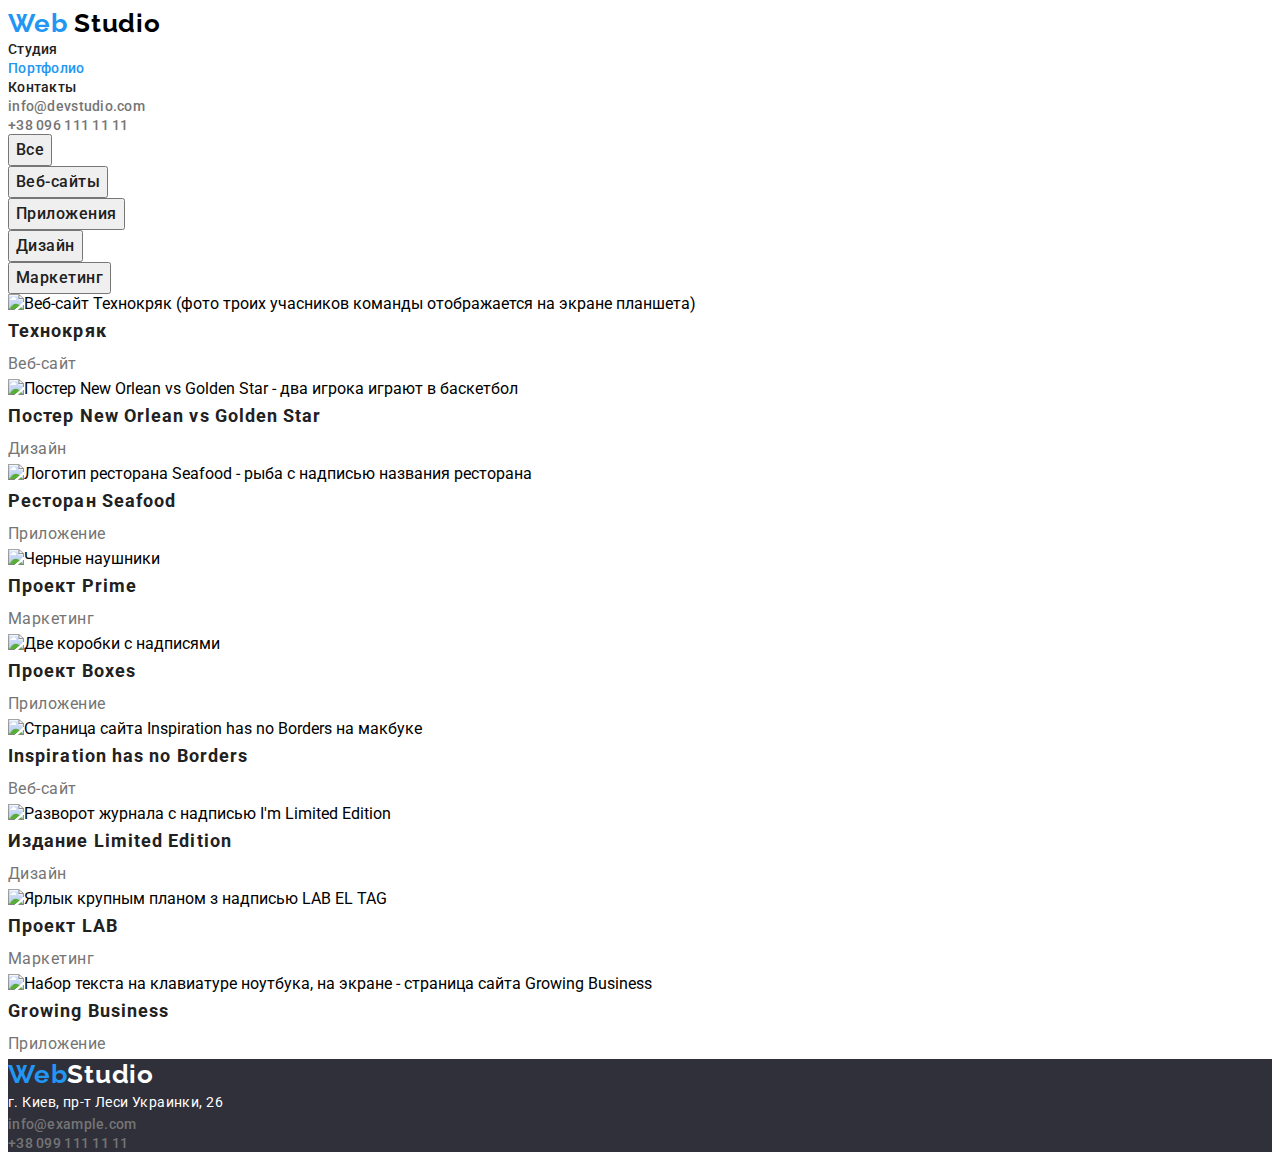
==== portfolio.html @ 82c6244d "corrected-mistakes(hw1-hw2)" ====
<!DOCTYPE html>
<html lang="ru">

<head>
    <meta charset="UTF-8">
    <meta http-equiv="X-UA-Compatible" content="IE=edge">
    <meta name="viewport" content="width=device-width, initial-scale=1.0">
    <title>Portfolio</title>
    <link rel="preconnect" href="https://fonts.gstatic.com">
    <link href="https://fonts.googleapis.com/css2?family=Raleway:wght@700&family=Roboto:wght@400;500;700&display=swap"
        rel="stylesheet">
    <link rel="stylesheet" href="./css/styles.css">

</head>

<body>
    <!--HEADER-->
    <header class="page-header">

        <nav class="navigation">
            <a class="logo link" href="./">Web <span class="logo-header-part-2"> Studio </span>
            </a>

            <ul class="menu link">
                <li class="menu-item">
                    <a class="menu-link link" href="./index.html"> Студия </a>
                </li>

                <li class="menu-item">
                    <a class="menu-link current link" href="./">Портфолио</a>
                </li>

                <li class="menu-item">
                    <a class="menu-link link" href="./">Контакты</a>
                </li>

            </ul>
        </nav>

        <ul class="menu list">

            <li>
                <a class="mail-link link" href="mailto:info@devstudio.com">info@devstudio.com</a>
            </li>

            <li>
                <a class="tel-link link" href="tel:+380961111111">+38 096 111 11 11</a>
            </li>

        </ul>

    </header>

    <main>
        <h1 hidden>Portfolio</h1>

        <section class="portfolio">

            <ul>
                <li><button class="porfolio-buttons-item" type="button">Все</button>
                </li>

                <li><button class="porfolio-buttons-item" type="button">Веб-сайты</button>
                </li>

                <li><button class="porfolio-buttons-item" type="button">Приложения</button>
                </li>

                <li><button class="porfolio-buttons-item" type="button">Дизайн</button>
                </li>

                <li><button class="porfolio-buttons-item" type="button">Маркетинг</button>
                </li>

            </ul>


            <ul>
                <li>
                    <a><img src="./images/portfolio-1.jpg"
                            alt="Веб-сайт Технокряк (фото троих учасников команды отображается на экране планшета)">
                        <h2 class="portfolio-name">Технокряк</h2>
                        <p class="portfolio-type">Веб-сайт</p>
                    </a>
                </li>

                <li>
                    <a> <img src="./images/portfolio-2.jpg"
                            alt="Постер New Orlean vs Golden Star - два игрока играют в баскетбол">
                        <h2 class="portfolio-name">Постер New Orlean vs Golden Star</h2>
                        <p class="portfolio-type">Дизайн</p>
                    </a>
                </li>

                <li>
                    <a> <img src="./images/portfolio-3.jpg"
                            alt="Логотип ресторана Seafood - рыба с надписью названия ресторана">
                        <h2 class="portfolio-name">Ресторан Seafood</h2>
                        <p class="portfolio-type">Приложение</p>
                    </a>
                </li>

                <li>
                    <a> <img src="./images/portfolio-4.jpg" alt="Черные наушники">
                        <h2 class="portfolio-name"> Проект Prime </h2>
                        <p class="portfolio-type"> Маркетинг </p>
                    </a>
                </li>

                <li>
                    <a> <img src="./images/portfolio-5.jpg" alt="Две коробки с надписями">
                        <h2 class="portfolio-name">Проект Boxes</h2>
                        <p class="portfolio-type">Приложение</p>
                    </a>
                </li>

                <li>
                    <a> <img src="./images/portfolio-6.jpg" alt="Страница сайта Inspiration has no Borders на макбуке">
                        <h2 class="portfolio-name">Inspiration has no Borders</h2>
                        <p class="portfolio-type">Веб-сайт</p>
                    </a>
                </li>

                <li>
                    <a> <img src="./images/portfolio-7.jpg" alt="Разворот журнала с надписью I'm Limited Edition">
                        <h2 class="portfolio-name">Издание Limited Edition</h2>
                        <p class="portfolio-type">Дизайн</p>
                    </a>
                </li>

                <li>
                    <a> <img src="./images/portfolio-8.jpg" alt="Ярлык крупным планом з надписью LAB EL TAG">
                        <h2 class="portfolio-name">Проект LAB</h2>
                        <p class="portfolio-type">Маркетинг</p>
                    </a>
                </li>

                <li>
                    <a> <img src="./images/portfolio-9.jpg"
                            alt="Набор текста на клавиатуре ноутбука, на экране - страница сайта Growing Business">
                        <h2 class="portfolio-name">Growing Business</h2>
                        <p class="portfolio-type">Приложение</p>
                    </a>
                </li>

            </ul>

        </section>

    </main>

    <!--FOOTER-->
    <footer class="page-footer">
        <a class="logo-footer link">Web<span class="logo-footer-part-2">Studio</span></a>

        <address>
            <ul class="menu">

                <li>
                    <a class="address-link link" href="https://goo.gl/maps/Fgwvw3FV3BkWmxrF7" target="blank"
                        rel="noopener noreferrer"> г.
                        Киев,
                        пр-т Леси Украинки, 26 </a>
                </li>

                <li>
                    <a class="mail-link link" href="mailto:info@example.com">info@example.com</a>
                </li>

                <li>
                    <a class="tel-link link" href="tel:+380991111111">+38 099 111 11 11</a>
                </li>

            </ul>

        </address>
    </footer>

</body>

</html>
---- css/styles.css ----
:root {
  --main-font: "Roboto", sans-serif;
  --secondary-font: "Raleway", sans-serif;
  --accent-color: #2196F3; 
}

h1,
h2,
h3,
h4,
h5,
h6,
p {
  margin-top: 0;
  margin-bottom: 0;
}

ul,
ol {
  margin-top: 0;
  margin-bottom: 0;
  padding-left: 0;
  }

img {
  display: block;
}

.list{
    list-style: none;
}
.link{
    text-decoration: none;
}





/*=========== HEADER =========*/
body {
 font-family: "Roboto", sans-serif;
}
.navigation{}

.logo{
font-family: "Raleway", sans-serif;
font-weight: bold;
font-size: 26px;
line-height: 1.2;
letter-spacing: 0.03em;
color: #2196F3;
}
.logo-header-part-2{
  color: #000000;
}

.menu-link{
font-family: "Roboto", sans-serif;
font-weight: 500;
font-size: 14px;
line-height: 1.14;
letter-spacing: 0.02em;
color: #212121;
}

.menu-link.current {
color: #2196F3;
}

.menu-link:hover,
.menu-link:focus {
color: #2196F3;
}

.mail-link{
font-family: "Roboto", sans-serif;
font-weight: 500;
font-size: 14px;
line-height: 1.14;
letter-spacing: 0.02em;
color: #757575;
}

.mail-link:hover,
.mail-link:focus{
color: #2196F3;
}

.tel-link{
font-family: "Roboto", sans-serif;
font-weight: 500;
font-size: 14px;
line-height: 1.14;
letter-spacing: 0.02em;
color: #757575;
}

.tel-link:hover,
.tel-link:focus{
color: #2196F3; 
}
/*=========== END HEADER =========*/



/*=========== HERO =========*/
.hero{
background-color: #2F303A;
text-align: center;
}
.hero-title{
width: 696px;
margin: 0 auto;
font-weight: 900;
font-size: 44px;
line-height: 1.36;
text-align: center;
letter-spacing: 0.06em;
text-transform: uppercase;
color: #FFFFFF;
}

.modal-btn{
background-color:#2196F3;
font-family: inherit;
font-weight: bold;
font-size: 16px;
line-height: 1.88;
letter-spacing: 0.06em;
color: #FFFFFF;
cursor: pointer;
}
/*=========== END HERO =========*/



/*=========== FEATURES =========*/
.our-features-title{
font-family: "Roboto", sans-serif;
font-weight: bold;
font-size: 14px;
line-height: 1.14;
letter-spacing: 0.03em;
text-transform: uppercase;
color: #212121;
}

.our-features-description{
font-family: "Roboto", sans-serif;
font-size: 14px;
line-height: 1.72;
letter-spacing: 0.03em;
color: #757575;
}
/*=========== END FEATURES =========*/


/*=========== ABOUT =========*/
.our-work-title{
font-family: "Roboto", sans-serif;
font-weight: bold;
font-size: 36px;
line-height: 1.67;
text-align: center;
letter-spacing: 0.03em;
color: #212121;
}
/*=========== END ABOUT =========*/


/*=========== TEAM =========*/

.our-team-title{
font-family: "Roboto", sans-serif;
font-weight: bold;
font-size: 36px;
line-height: 1.67;
text-align: center;
letter-spacing: 0.03em;
color: #212121;
}

.our-team-name{
font-family: "Roboto", sans-serif;
font-weight: 500;
font-size: 16px;
line-height: 1.18;
text-align: center;
letter-spacing: 0.03em;
color: #212121;
}

.our-team-position{
font-family: "Roboto", sans-serif;
font-weight: normal;
font-size: 16px;
line-height: 1.18;
text-align: center;
letter-spacing: 0.03em;
color: #757575;
}

/*=========== END TEAM =========*/


/*=========== FOOTER =========*/
.page-footer{
    background-color: #2F303A;
}

.logo-footer{
font-family: "Raleway", sans-serif;
font-weight: bold;
font-size: 26px;
line-height: 1.2;
letter-spacing: 0.03em;
color: #2196F3;
}
.logo-footer-part-2 {
color: #FFFFFF;
}

.address-link{
font-family: "Roboto", sans-serif;
font-style: normal;
font-weight: normal;
font-size: 14px;
line-height: 1.72;
letter-spacing: 0.03em;
color: #FFFFFF;
}

.mail-link{
font-family: "Roboto", sans-serif;
font-weight: 500;
font-style: normal;
font-size: 14px;
line-height: 1.14;
letter-spacing: 0.02em;
color: #757575;
}



.mail-link:hover,
.mail-link:focus{
color: #2196F3;
}

.tel-link{
font-family: "Roboto", sans-serif;
font-style: normal;
font-weight: 500;
font-size: 14px;
line-height: 1.14;
letter-spacing: 0.02em;
color: #757575;
}

.tel-link:hover,
.tel-link:focus{
color: #2196F3; 
}
/*=========== END FOOTER =========*/

/*=========== PORTFOLIO =========*/

.porfolio-buttons-item{

font-family: Roboto;
font-style: normal;
font-weight: 500;
font-size: 16px;
line-height: 26px;
text-align: center;
letter-spacing: 0.03em;
color: #212121;
cursor: pointer;
}

.porfolio-buttons-item.current{
color: #2196F3; 
}

.porfolio-buttons-item:hover,
.porfolio-buttons-item:focus{
background-color: #2196F3;
color: #FFFFFF;
}


.portfolio-name{
font-family: Roboto;
font-style: normal;
font-weight: bold;
font-size: 18px;
line-height: 36px;
letter-spacing: 0.06em;
color: #212121;
}

.portfolio-type{
font-family: Roboto;
font-style: normal;
font-weight: normal;
font-size: 16px;
line-height: 30px;
letter-spacing: 0.03em;
color: #757575;
}

/*=========== END PORTFOLIO =========*/
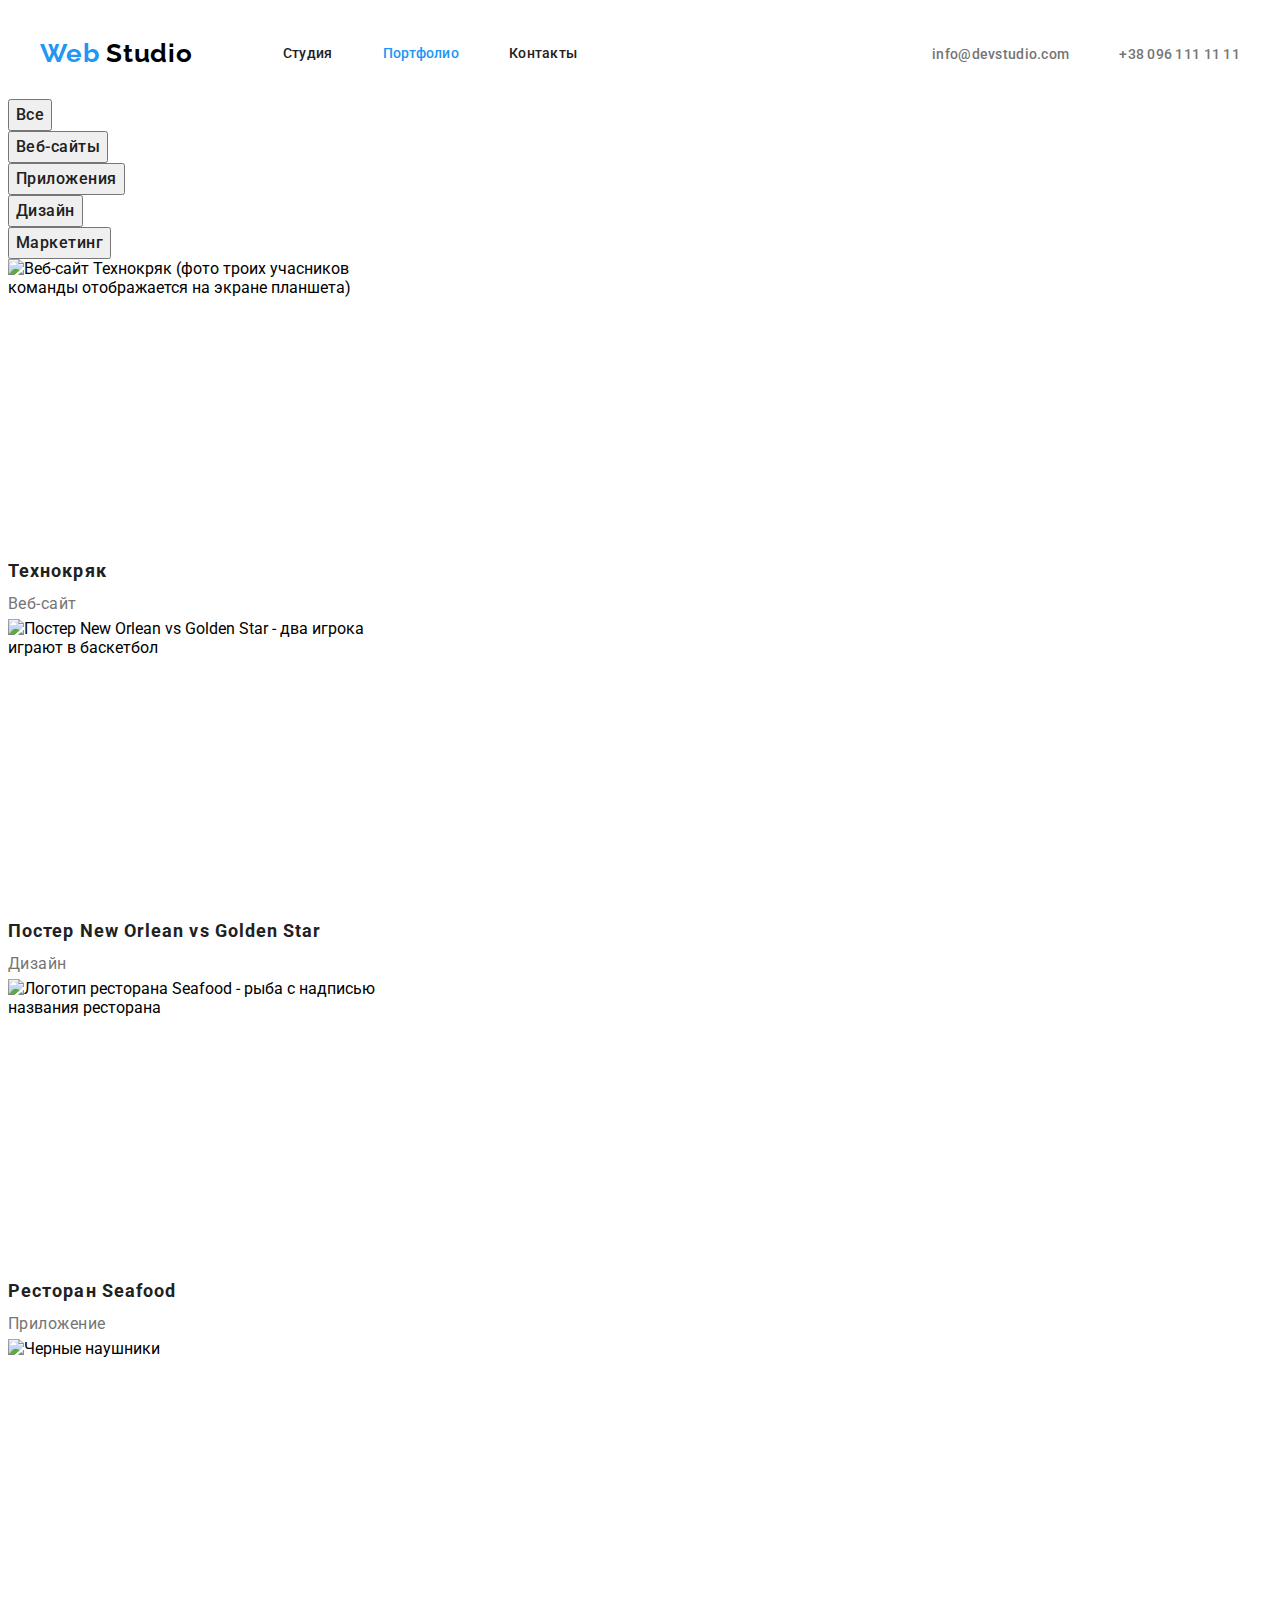
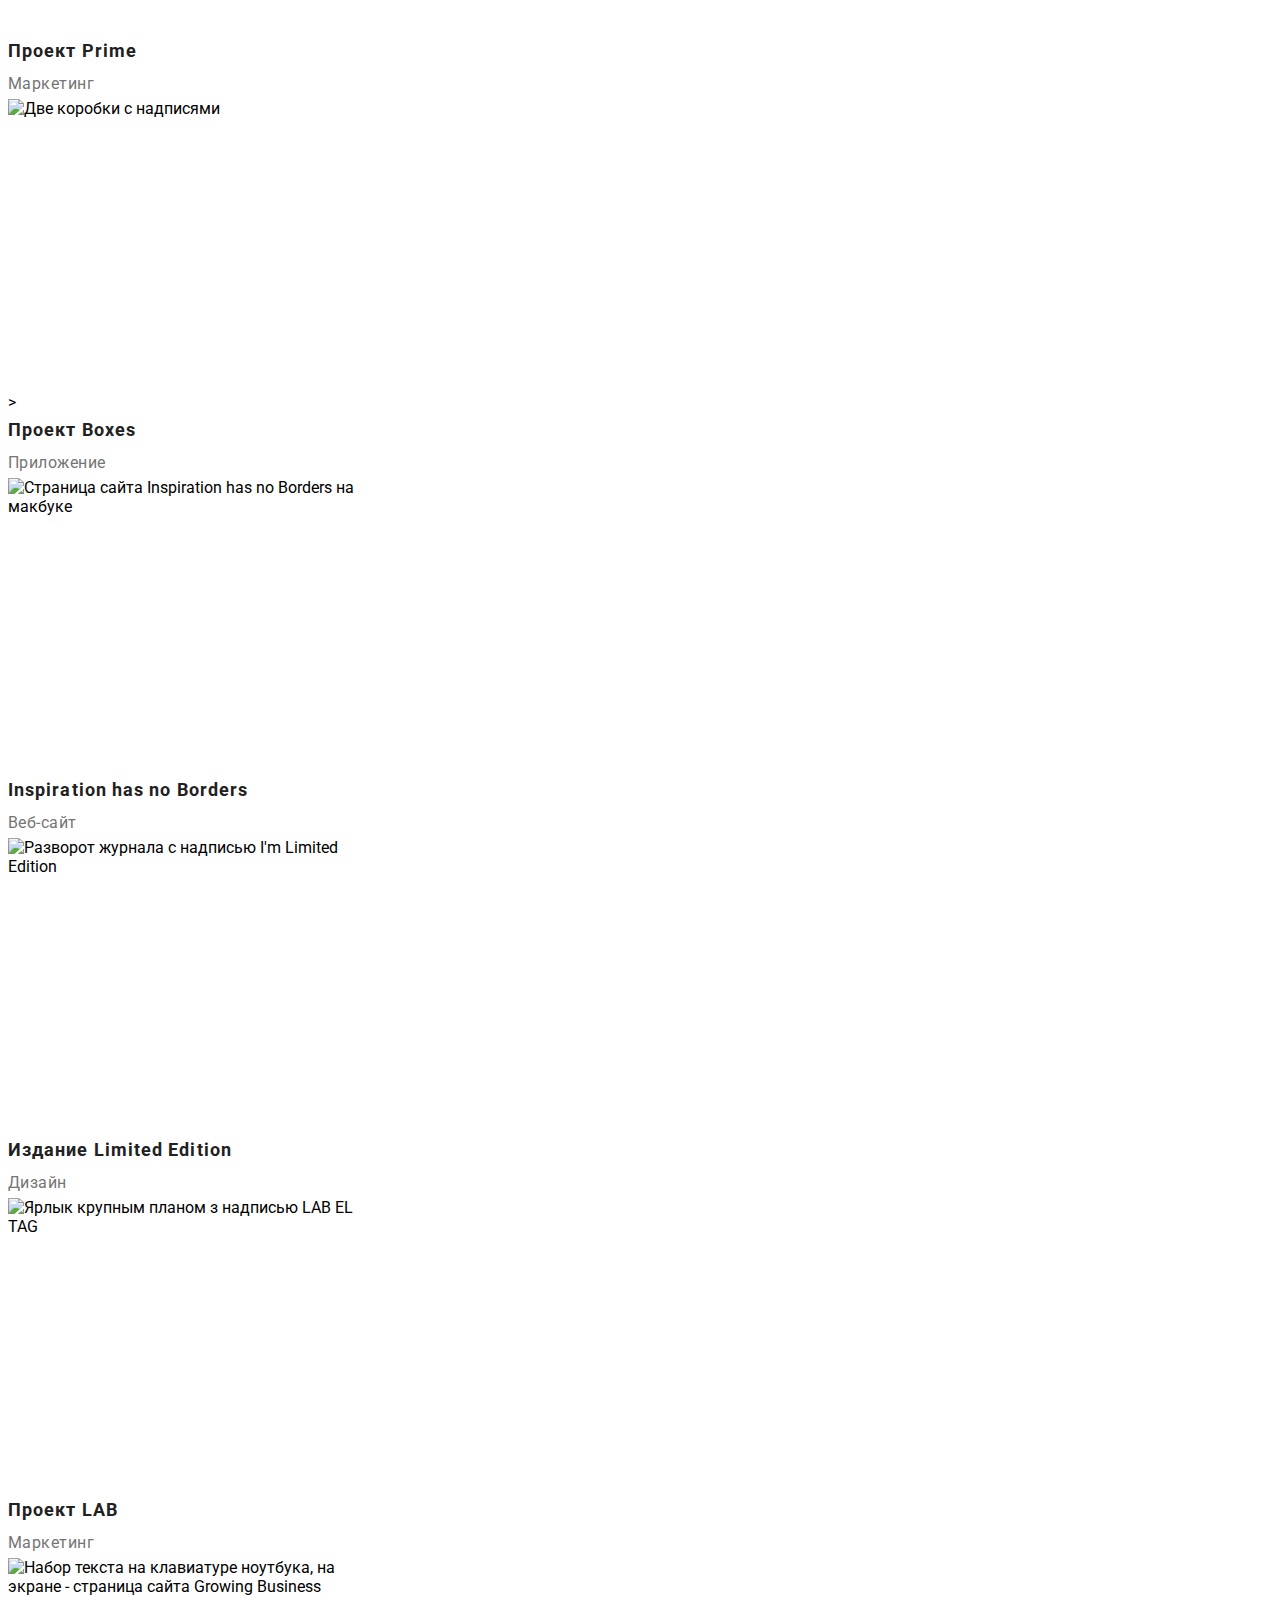
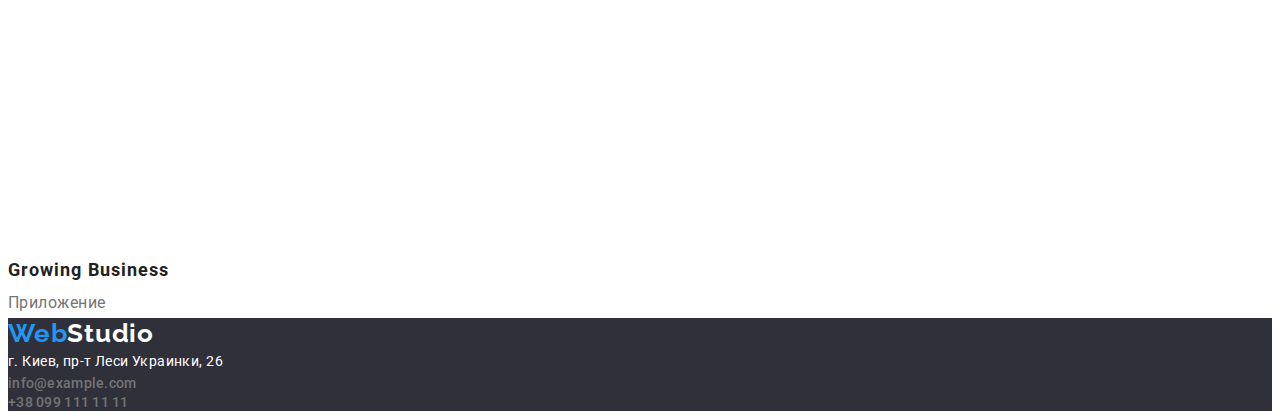
==== commit f6501340: "corrected-mistakes" ====
--- a/portfolio.html
+++ b/portfolio.html
@@ -9,6 +9,9 @@
     <link rel="preconnect" href="https://fonts.gstatic.com">
     <link href="https://fonts.googleapis.com/css2?family=Raleway:wght@700&family=Roboto:wght@400;500;700&display=swap"
         rel="stylesheet">
+    <link rel="stylesheet" href="https://cdnjs.cloudflare.com/ajax/libs/modern-normalize/1.1.0/modern-normalize.min.css"
+        integrity="sha512-wpPYUAdjBVSE4KJnH1VR1HeZfpl1ub8YT/NKx4PuQ5NmX2tKuGu6U/JRp5y+Y8XG2tV+wKQpNHVUX03MfMFn9Q=="
+        crossorigin="anonymous" referrerpolicy="no-referrer" />
     <link rel="stylesheet" href="./css/styles.css">
 
 </head>
@@ -16,46 +19,43 @@
 <body>
     <!--HEADER-->
     <header class="page-header">
+        <div class="container header-container">
+            <nav class="navigation">
+                <a class="logo link" href="./">Web <span class="logo-header-part-2">Studio</span>
+                </a>
 
-        <nav class="navigation">
-            <a class="logo link" href="./">Web <span class="logo-header-part-2"> Studio </span>
-            </a>
+                <ul class="menu-link list link">
+                    <li class="menu-item">
+                        <a class="menu-link link" href="./index.html">Студия</a>
+                    </li>
 
-            <ul class="menu link">
-                <li class="menu-item">
-                    <a class="menu-link link" href="./index.html"> Студия </a>
+                    <li class="menu-item">
+                        <a class="menu-link current link" href="./">Портфолио</a>
+                    </li>
+
+                    <li class="menu-item">
+                        <a class="menu-link link" href="./">Контакты</a>
+                    </li>
+
+                </ul>
+            </nav>
+
+
+            <ul class="menu-list list">
+                <li>
+                    <a class="mail-link link" href="mailto:info@devstudio.com">info@devstudio.com</a>
                 </li>
 
-                <li class="menu-item">
-                    <a class="menu-link current link" href="./">Портфолио</a>
+                <li>
+                    <a class="tel-link link" href="tel:+380961111111">+38 096 111 11 11</a>
                 </li>
-
-                <li class="menu-item">
-                    <a class="menu-link link" href="./">Контакты</a>
-                </li>
-
             </ul>
-        </nav>
-
-        <ul class="menu list">
-
-            <li>
-                <a class="mail-link link" href="mailto:info@devstudio.com">info@devstudio.com</a>
-            </li>
-
-            <li>
-                <a class="tel-link link" href="tel:+380961111111">+38 096 111 11 11</a>
-            </li>
-
-        </ul>
-
+        </div>
     </header>
 
     <main>
         <h1 hidden>Portfolio</h1>
-
         <section class="portfolio">
-
             <ul>
                 <li><button class="porfolio-buttons-item" type="button">Все</button>
                 </li>
@@ -77,16 +77,16 @@
 
             <ul>
                 <li>
-                    <a><img src="./images/portfolio-1.jpg"
-                            alt="Веб-сайт Технокряк (фото троих учасников команды отображается на экране планшета)">
+                    <a><img src="./images/portfolio-1.jpg" alt="Веб-сайт Технокряк (фото троих учасников команды отображается на экране 
+                            планшета)" width="370" height="294">
                         <h2 class="portfolio-name">Технокряк</h2>
                         <p class="portfolio-type">Веб-сайт</p>
                     </a>
                 </li>
 
                 <li>
-                    <a> <img src="./images/portfolio-2.jpg"
-                            alt="Постер New Orlean vs Golden Star - два игрока играют в баскетбол">
+                    <a> <img src="./images/portfolio-2.jpg" alt="Постер New Orlean vs Golden Star - 
+                            два игрока играют в баскетбол" width="370" height="294">
                         <h2 class="portfolio-name">Постер New Orlean vs Golden Star</h2>
                         <p class="portfolio-type">Дизайн</p>
                     </a>
@@ -94,50 +94,54 @@
 
                 <li>
                     <a> <img src="./images/portfolio-3.jpg"
-                            alt="Логотип ресторана Seafood - рыба с надписью названия ресторана">
+                            alt="Логотип ресторана Seafood - рыба с надписью названия ресторана" width="370"
+                            height="294">
                         <h2 class="portfolio-name">Ресторан Seafood</h2>
                         <p class="portfolio-type">Приложение</p>
                     </a>
                 </li>
 
                 <li>
-                    <a> <img src="./images/portfolio-4.jpg" alt="Черные наушники">
-                        <h2 class="portfolio-name"> Проект Prime </h2>
-                        <p class="portfolio-type"> Маркетинг </p>
+                    <a> <img src="./images/portfolio-4.jpg" alt="Черные наушники" width="370" height="294">
+                        <h2 class="portfolio-name">Проект Prime</h2>
+                        <p class="portfolio-type">Маркетинг</p>
                     </a>
                 </li>
 
                 <li>
-                    <a> <img src="./images/portfolio-5.jpg" alt="Две коробки с надписями">
+                    <a> <img src="./images/portfolio-5.jpg" alt="Две коробки с надписями" width="370" height="294">>
                         <h2 class="portfolio-name">Проект Boxes</h2>
                         <p class="portfolio-type">Приложение</p>
                     </a>
                 </li>
 
                 <li>
-                    <a> <img src="./images/portfolio-6.jpg" alt="Страница сайта Inspiration has no Borders на макбуке">
+                    <a> <img src="./images/portfolio-6.jpg" alt="Страница сайта Inspiration has no Borders
+                        на макбуке" width="370" height="294">
                         <h2 class="portfolio-name">Inspiration has no Borders</h2>
                         <p class="portfolio-type">Веб-сайт</p>
                     </a>
                 </li>
 
                 <li>
-                    <a> <img src="./images/portfolio-7.jpg" alt="Разворот журнала с надписью I'm Limited Edition">
+                    <a> <img src="./images/portfolio-7.jpg" alt="Разворот журнала с надписью 
+                        I'm Limited Edition" width="370" height="294">
                         <h2 class="portfolio-name">Издание Limited Edition</h2>
                         <p class="portfolio-type">Дизайн</p>
                     </a>
                 </li>
 
                 <li>
-                    <a> <img src="./images/portfolio-8.jpg" alt="Ярлык крупным планом з надписью LAB EL TAG">
+                    <a> <img src="./images/portfolio-8.jpg" alt="Ярлык крупным планом з надписью 
+                        LAB EL TAG" width="370" height="294">
                         <h2 class="portfolio-name">Проект LAB</h2>
                         <p class="portfolio-type">Маркетинг</p>
                     </a>
                 </li>
 
                 <li>
-                    <a> <img src="./images/portfolio-9.jpg"
-                            alt="Набор текста на клавиатуре ноутбука, на экране - страница сайта Growing Business">
+                    <a> <img src="./images/portfolio-9.jpg" alt="Набор текста на клавиатуре ноутбука, на экране - страница сайта 
+                            Growing Business" width="370" height="294">
                         <h2 class="portfolio-name">Growing Business</h2>
                         <p class="portfolio-type">Приложение</p>
                     </a>
--- a/css/styles.css
+++ b/css/styles.css
@@ -34,14 +34,32 @@
 }
 
 
-
-
+.container {
+  width: 1200px;
+  margin: 0 auto;
+  padding-left: 15px;
+  padding-right: 15px;
+}
 
 /*=========== HEADER =========*/
 body {
  font-family: "Roboto", sans-serif;
 }
-.navigation{}
+
+.page-header{
+  padding-top: 30px;
+  padding-bottom: 30px;
+}
+
+.header-container{
+  display: flex;
+  align-items: center;
+}
+
+.navigation{
+  display: flex;
+  align-items: center;
+}
 
 .logo{
 font-family: "Raleway", sans-serif;
@@ -50,6 +68,7 @@
 line-height: 1.2;
 letter-spacing: 0.03em;
 color: #2196F3;
+margin-right: 90px;
 }
 .logo-header-part-2{
   color: #000000;
@@ -73,6 +92,21 @@
 color: #2196F3;
 }
 
+.menu-link{
+  display: flex;
+  align-items: center;
+}
+
+.menu-list{
+  display: flex;
+  align-items: center;
+  margin-left: auto;
+} 
+
+.menu-item:not(:last-child){
+  margin-right: 50px;
+}
+
 .mail-link{
 font-family: "Roboto", sans-serif;
 font-weight: 500;
@@ -80,6 +114,7 @@
 line-height: 1.14;
 letter-spacing: 0.02em;
 color: #757575;
+margin-right: 50px;
 }
 
 .mail-link:hover,
@@ -105,6 +140,13 @@
 
 
 /*=========== HERO =========*/
+.hero-container{
+  display: flex;
+  align-items: center;
+  height: 600px;
+  width: 1600px;
+  
+}
 .hero{
 background-color: #2F303A;
 text-align: center;
@@ -130,12 +172,23 @@
 letter-spacing: 0.06em;
 color: #FFFFFF;
 cursor: pointer;
+
+width: 200px;
+padding: 12px 0;
+border-radius: 6px;
+
+filter: drop-shadow(0px 4px 4px rgba(0, 0, 0, 0.25));
 }
 /*=========== END HERO =========*/
 
 
 
 /*=========== FEATURES =========*/
+
+.our-features-all list{
+display: flex;
+align-items: center;
+}
 .our-features-title{
 font-family: "Roboto", sans-serif;
 font-weight: bold;
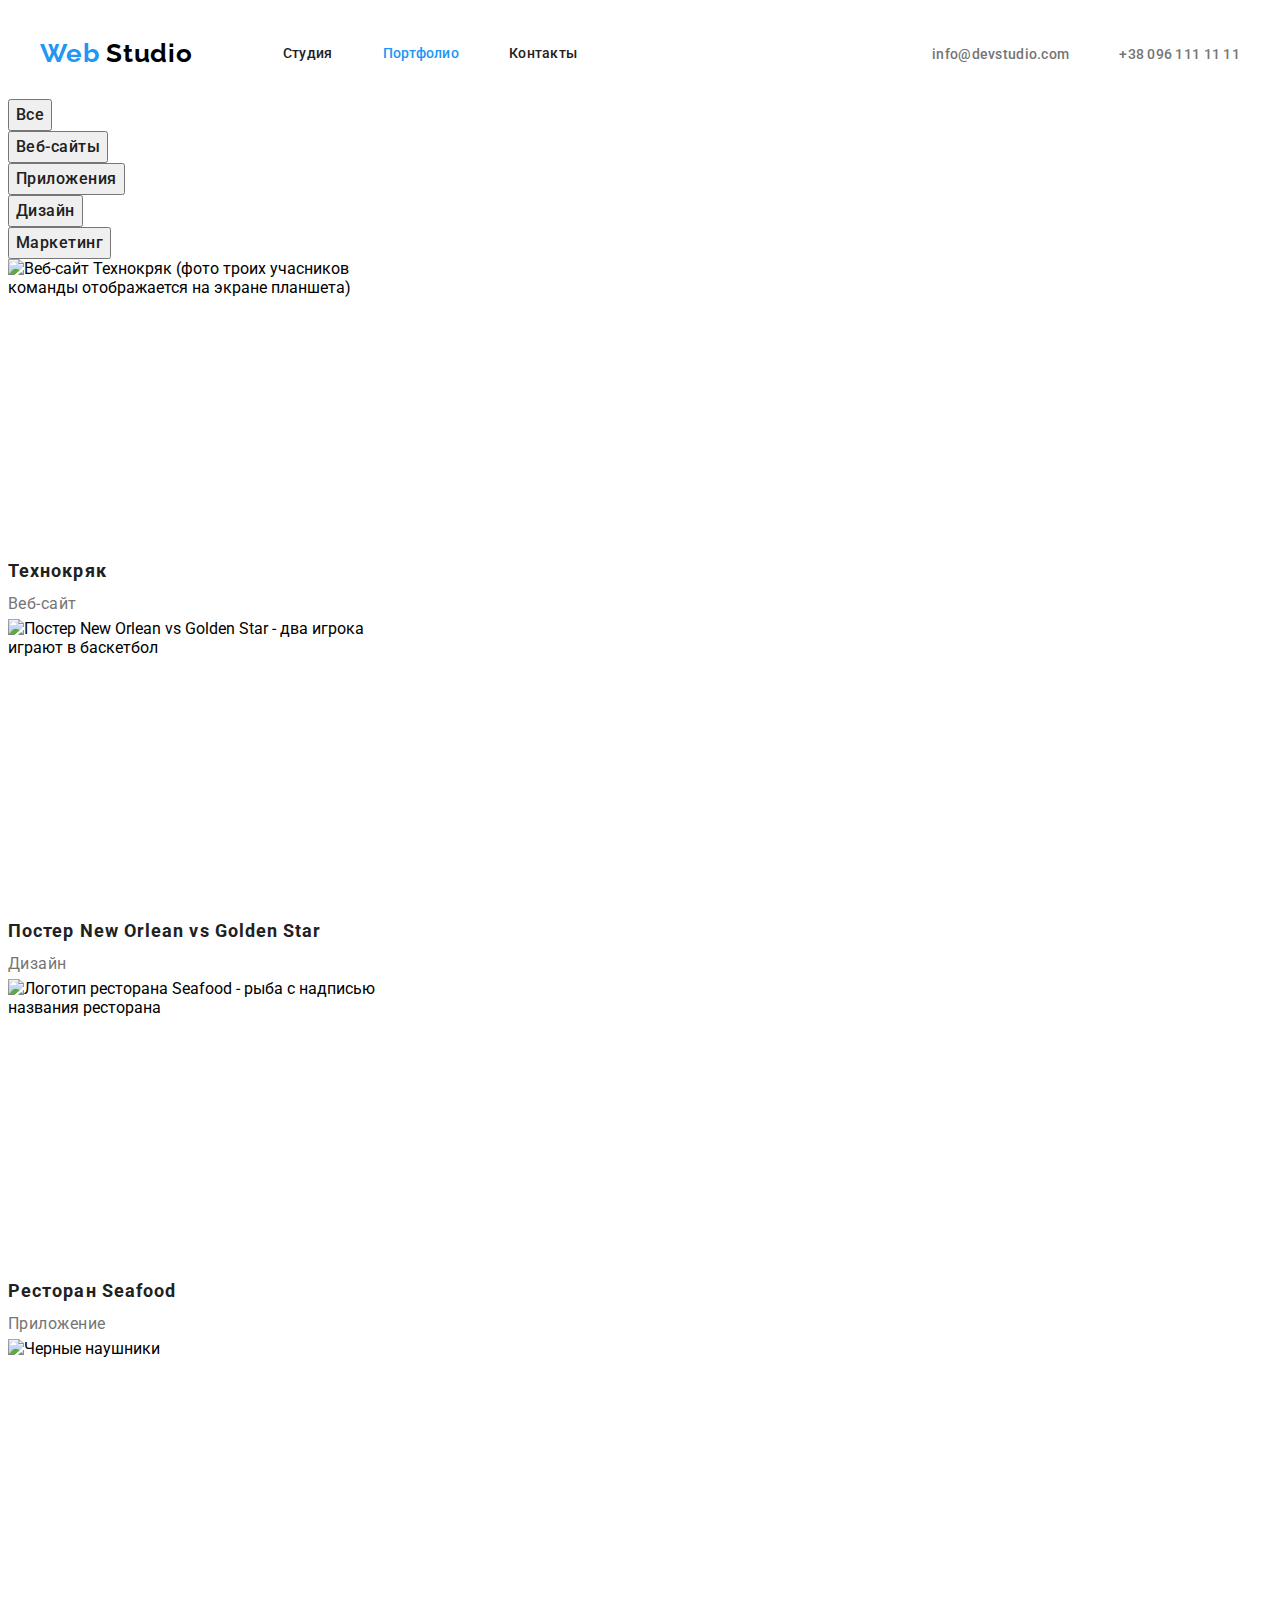
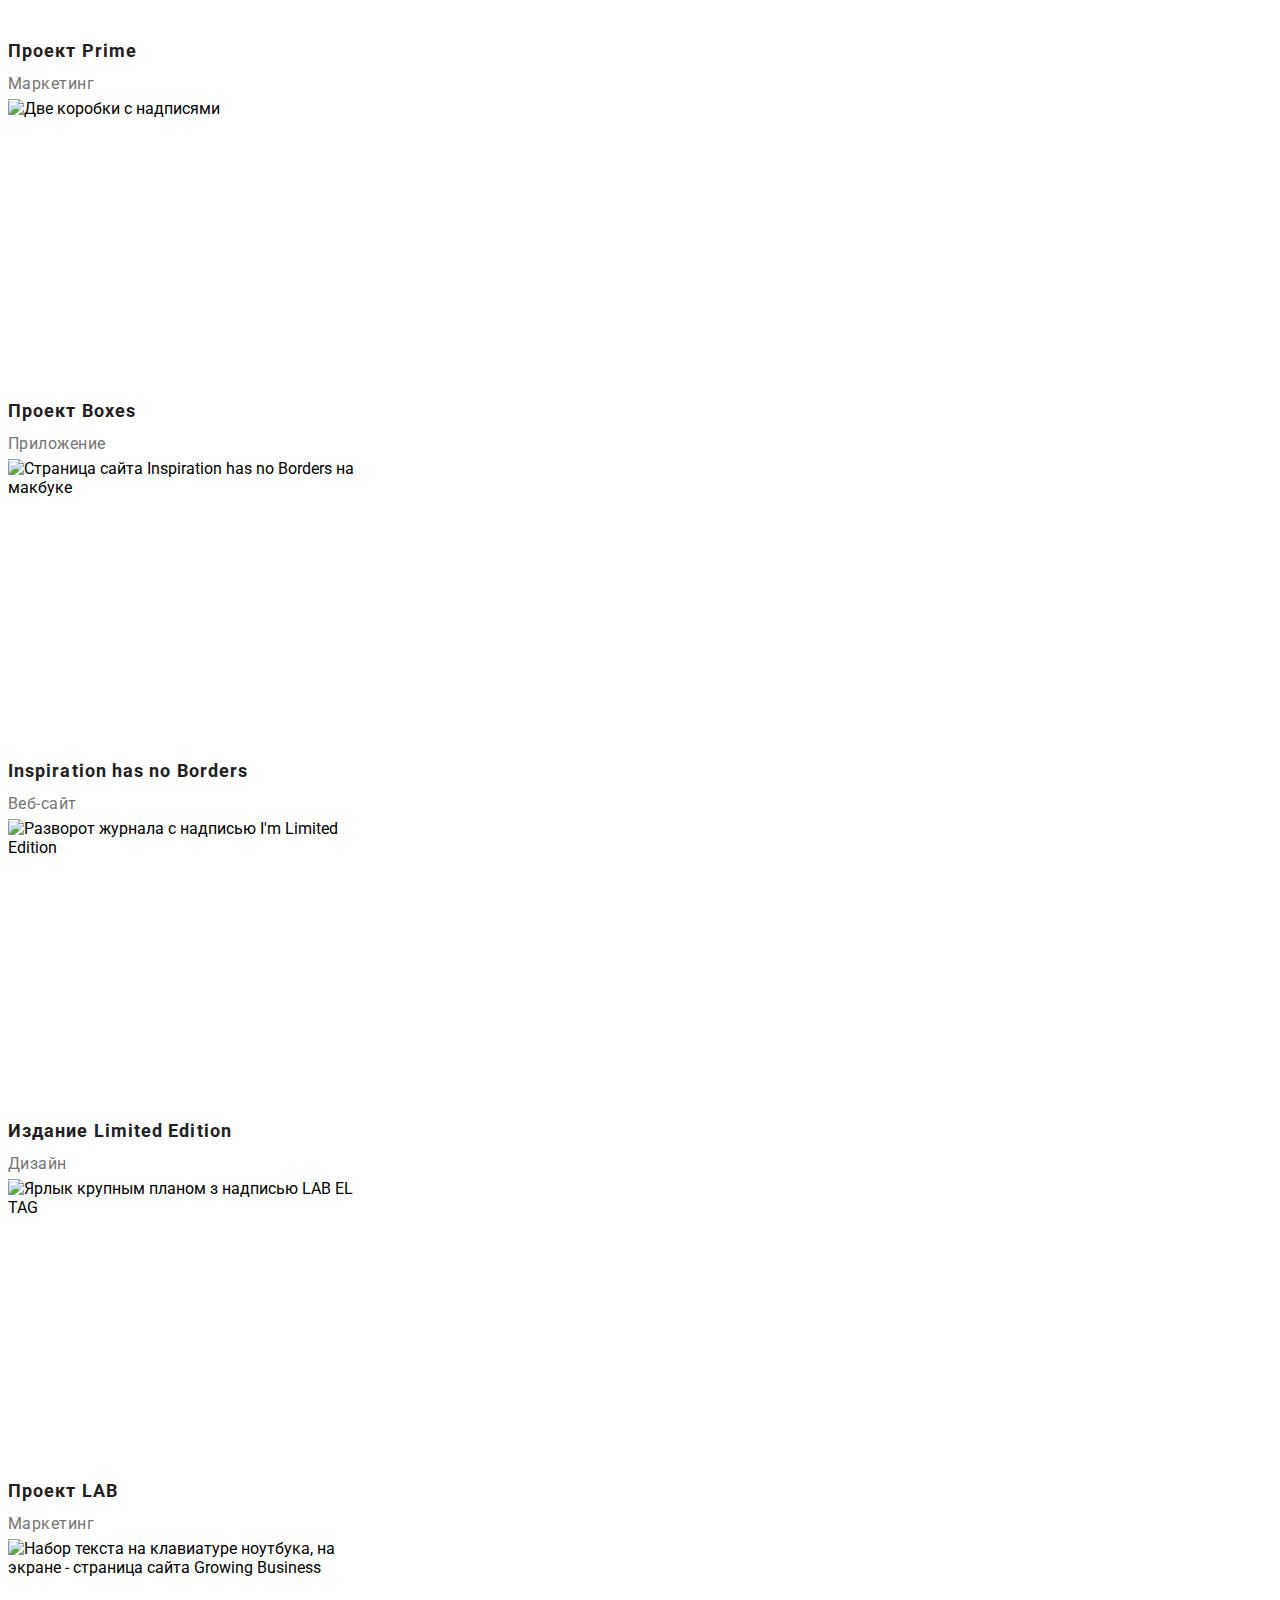
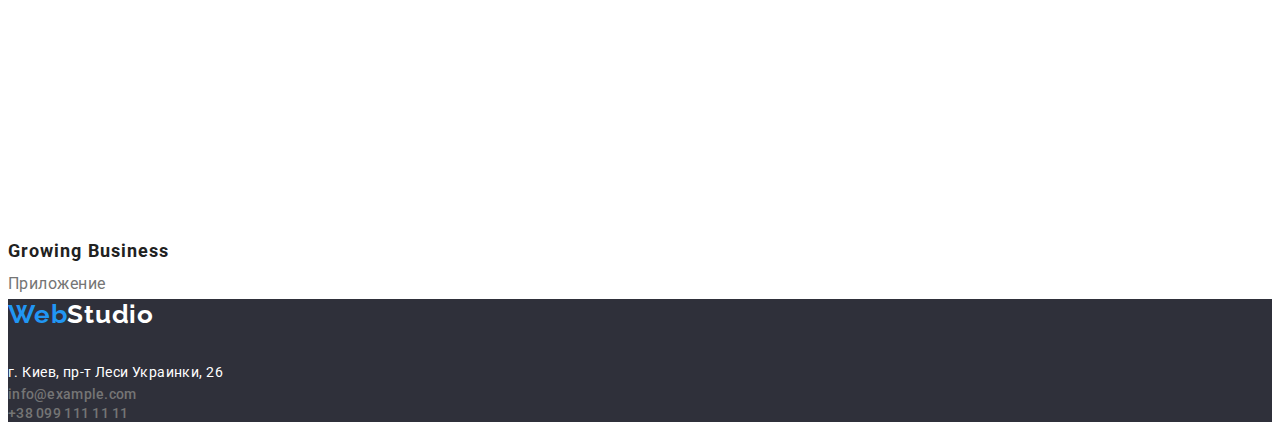
==== commit 476b180d: "flex-container_" ====
--- a/portfolio.html
+++ b/portfolio.html
@@ -109,7 +109,7 @@
                 </li>
 
                 <li>
-                    <a> <img src="./images/portfolio-5.jpg" alt="Две коробки с надписями" width="370" height="294">>
+                    <a> <img src="./images/portfolio-5.jpg" alt="Две коробки с надписями" width="370" height="294">
                         <h2 class="portfolio-name">Проект Boxes</h2>
                         <p class="portfolio-type">Приложение</p>
                     </a>
--- a/css/styles.css
+++ b/css/styles.css
@@ -2,6 +2,11 @@
   --main-font: "Roboto", sans-serif;
   --secondary-font: "Raleway", sans-serif;
   --accent-color: #2196F3; 
+  --main-text-color: #212121;
+  --secondary-text-color: #757575;
+  --acent-text-color: #ffffff;
+  --background-color: #2F303A;
+  --secondary-background-color: #F5F4FA;
 }
 
 h1,
@@ -93,18 +98,18 @@
 }
 
 .menu-link{
-  display: flex;
-  align-items: center;
+display: flex;
+align-items: center;
 }
 
 .menu-list{
-  display: flex;
-  align-items: center;
-  margin-left: auto;
+display: flex;
+align-items: center;
+margin-left: auto;
 } 
 
 .menu-item:not(:last-child){
-  margin-right: 50px;
+margin-right: 50px;
 }
 
 .mail-link{
@@ -141,11 +146,10 @@
 
 /*=========== HERO =========*/
 .hero-container{
-  display: flex;
-  align-items: center;
-  height: 600px;
-  width: 1600px;
-  
+display: flex;
+align-items: center;
+height: 600px;
+width: 1600px;
 }
 .hero{
 background-color: #2F303A;
@@ -162,7 +166,6 @@
 text-transform: uppercase;
 color: #FFFFFF;
 }
-
 .modal-btn{
 background-color:#2196F3;
 font-family: inherit;
@@ -172,11 +175,9 @@
 letter-spacing: 0.06em;
 color: #FFFFFF;
 cursor: pointer;
-
 width: 200px;
 padding: 12px 0;
 border-radius: 6px;
-
 filter: drop-shadow(0px 4px 4px rgba(0, 0, 0, 0.25));
 }
 /*=========== END HERO =========*/
@@ -184,10 +185,25 @@
 
 
 /*=========== FEATURES =========*/
-
+.our-features{
+padding-top: 84px;
+padding-bottom: 94px;
+} 
+.our-features-container{
+display: flex;
+align-items: center;
+justify-content: space-between;
+}
 .our-features-all list{
 display: flex;
-align-items: center;
+margin-top: -30px;
+margin-left: -30px;
+}
+.our-features-item{
+display: list-item;
+}
+.our-features-div{
+justify-content: space-between;
 }
 .our-features-title{
 font-family: "Roboto", sans-serif;
@@ -197,20 +213,27 @@
 letter-spacing: 0.03em;
 text-transform: uppercase;
 color: #212121;
-}
-
+margin-top: 30px;
+margin-left: 30px;
+}
 .our-features-description{
 font-family: "Roboto", sans-serif;
 font-size: 14px;
 line-height: 1.72;
 letter-spacing: 0.03em;
 color: #757575;
+flex-basis: calc((100% - 120px) / 4);
+margin-top: 30px;
+margin-left: 30px;
 }
 /*=========== END FEATURES =========*/
 
 
-/*=========== ABOUT =========*/
-.our-work-title{
+/*=========== WHAT WE DO =========*/
+.what-we-do-container{
+display: flex;
+}
+.what-we-do-title{
 font-family: "Roboto", sans-serif;
 font-weight: bold;
 font-size: 36px;
@@ -218,11 +241,16 @@
 text-align: center;
 letter-spacing: 0.03em;
 color: #212121;
-}
-/*=========== END ABOUT =========*/
+margin-bottom: 56px;
+}
+/*=========== END WHAT WE DO =========*/
 
 
 /*=========== TEAM =========*/
+.our-team-container{
+display: flex;
+
+}
 
 .our-team-title{
 font-family: "Roboto", sans-serif;
@@ -232,8 +260,9 @@
 text-align: center;
 letter-spacing: 0.03em;
 color: #212121;
-}
-
+margin-top: 92px;
+margin-bottom: 56px;
+}
 .our-team-name{
 font-family: "Roboto", sans-serif;
 font-weight: 500;
@@ -243,7 +272,6 @@
 letter-spacing: 0.03em;
 color: #212121;
 }
-
 .our-team-position{
 font-family: "Roboto", sans-serif;
 font-weight: normal;
@@ -253,16 +281,28 @@
 letter-spacing: 0.03em;
 color: #757575;
 }
-
 /*=========== END TEAM =========*/
 
 
 /*=========== FOOTER =========*/
 .page-footer{
-    background-color: #2F303A;
+background-color: #2F303A;
+}
+
+.footer-container{
+align-items: center;
+height: 254px;
+width: 1600px;
+padding-left: 200px;
+padding-top: 60px;
+padding-bottom: 60px;
+
 }
 
 .logo-footer{
+padding-bottom: 30px;
+
+display: block;
 font-family: "Raleway", sans-serif;
 font-weight: bold;
 font-size: 26px;
@@ -275,6 +315,7 @@
 }
 
 .address-link{
+margin-bottom: 22px;
 font-family: "Roboto", sans-serif;
 font-style: normal;
 font-weight: normal;
@@ -285,6 +326,7 @@
 }
 
 .mail-link{
+margin-bottom: 22px;
 font-family: "Roboto", sans-serif;
 font-weight: 500;
 font-style: normal;
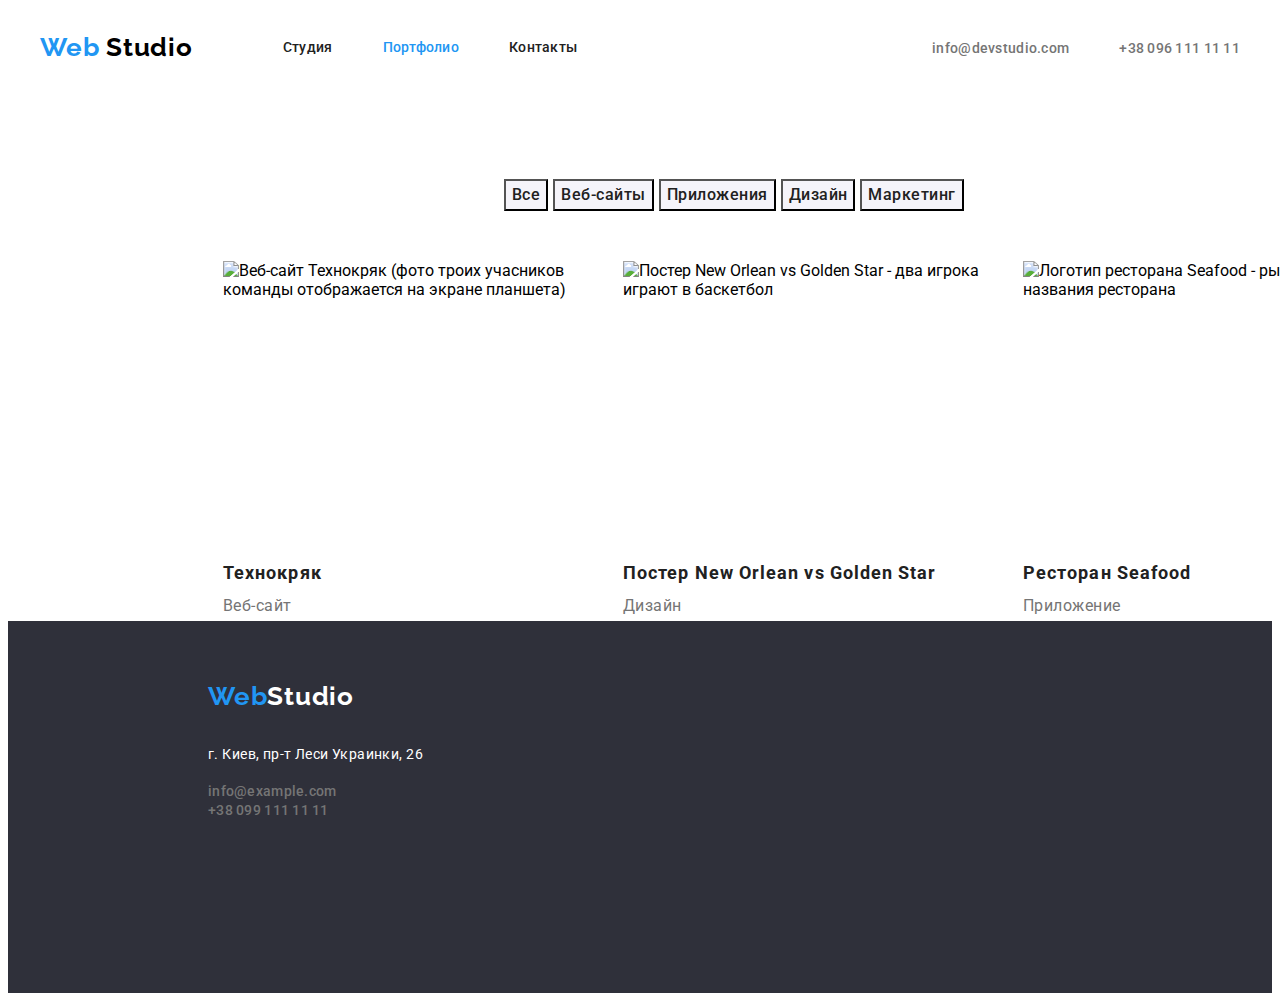
==== commit 1e47212c: "lists-buttons" ====
--- a/portfolio.html
+++ b/portfolio.html
@@ -24,7 +24,7 @@
                 <a class="logo link" href="./">Web <span class="logo-header-part-2">Studio</span>
                 </a>
 
-                <ul class="menu-link list link">
+                <ul class="menu-list list">
                     <li class="menu-item">
                         <a class="menu-link link" href="./index.html">Студия</a>
                     </li>
@@ -36,7 +36,6 @@
                     <li class="menu-item">
                         <a class="menu-link link" href="./">Контакты</a>
                     </li>
-
                 </ul>
             </nav>
 
@@ -56,98 +55,100 @@
     <main>
         <h1 hidden>Portfolio</h1>
         <section class="portfolio">
-            <ul>
-                <li><button class="porfolio-buttons-item" type="button">Все</button>
-                </li>
+            <div class="portfolio-buttons">
+                <ul class="portfolio-buttons-all list">
+                    <li><button class="porfolio-buttons-item" type="button">Все</button>
+                    </li>
 
-                <li><button class="porfolio-buttons-item" type="button">Веб-сайты</button>
-                </li>
+                    <li><button class="porfolio-buttons-item" type="button">Веб-сайты</button>
+                    </li>
 
-                <li><button class="porfolio-buttons-item" type="button">Приложения</button>
-                </li>
+                    <li><button class="porfolio-buttons-item" type="button">Приложения</button>
+                    </li>
 
-                <li><button class="porfolio-buttons-item" type="button">Дизайн</button>
-                </li>
+                    <li><button class="porfolio-buttons-item" type="button">Дизайн</button>
+                    </li>
 
-                <li><button class="porfolio-buttons-item" type="button">Маркетинг</button>
-                </li>
+                    <li><button class="porfolio-buttons-item" type="button">Маркетинг</button>
+                    </li>
 
-            </ul>
+                </ul>
+            </div>
 
+            <div class="portfolio-projects">
+                <ul class="portfolio-projects-all list">
+                    <li class="portfolio-projects-item">
+                        <a><img src="./images/portfolio-1.jpg" alt="Веб-сайт Технокряк (фото троих учасников команды отображается на экране 
+                            планшета)" width="370" height="294">
+                            <h2 class="portfolio-name">Технокряк</h2>
+                            <p class="portfolio-type">Веб-сайт</p>
+                        </a>
+                    </li>
 
-            <ul>
-                <li>
-                    <a><img src="./images/portfolio-1.jpg" alt="Веб-сайт Технокряк (фото троих учасников команды отображается на экране 
-                            планшета)" width="370" height="294">
-                        <h2 class="portfolio-name">Технокряк</h2>
-                        <p class="portfolio-type">Веб-сайт</p>
-                    </a>
-                </li>
+                    <li class="portfolio-projects-item">
+                        <a> <img src="./images/portfolio-2.jpg" alt="Постер New Orlean vs Golden Star - 
+                            два игрока играют в баскетбол" width="370" height="294">
+                            <h2 class="portfolio-name">Постер New Orlean vs Golden Star</h2>
+                            <p class="portfolio-type">Дизайн</p>
+                        </a>
+                    </li>
 
-                <li>
-                    <a> <img src="./images/portfolio-2.jpg" alt="Постер New Orlean vs Golden Star - 
-                            два игрока играют в баскетбол" width="370" height="294">
-                        <h2 class="portfolio-name">Постер New Orlean vs Golden Star</h2>
-                        <p class="portfolio-type">Дизайн</p>
-                    </a>
-                </li>
+                    <li class="portfolio-projects-item">
+                        <a> <img src="./images/portfolio-3.jpg"
+                                alt="Логотип ресторана Seafood - рыба с надписью названия ресторана" width="370"
+                                height="294">
+                            <h2 class="portfolio-name">Ресторан Seafood</h2>
+                            <p class="portfolio-type">Приложение</p>
+                        </a>
+                    </li>
 
-                <li>
-                    <a> <img src="./images/portfolio-3.jpg"
-                            alt="Логотип ресторана Seafood - рыба с надписью названия ресторана" width="370"
-                            height="294">
-                        <h2 class="portfolio-name">Ресторан Seafood</h2>
-                        <p class="portfolio-type">Приложение</p>
-                    </a>
-                </li>
+                    <li class="portfolio-projects-item">
+                        <a> <img src="./images/portfolio-4.jpg" alt="Черные наушники" width="370" height="294">
+                            <h2 class="portfolio-name">Проект Prime</h2>
+                            <p class="portfolio-type">Маркетинг</p>
+                        </a>
+                    </li>
 
-                <li>
-                    <a> <img src="./images/portfolio-4.jpg" alt="Черные наушники" width="370" height="294">
-                        <h2 class="portfolio-name">Проект Prime</h2>
-                        <p class="portfolio-type">Маркетинг</p>
-                    </a>
-                </li>
+                    <li class="portfolio-projects-item">
+                        <a> <img src="./images/portfolio-5.jpg" alt="Две коробки с надписями" width="370" height="294">
+                            <h2 class="portfolio-name">Проект Boxes</h2>
+                            <p class="portfolio-type">Приложение</p>
+                        </a>
+                    </li>
 
-                <li>
-                    <a> <img src="./images/portfolio-5.jpg" alt="Две коробки с надписями" width="370" height="294">
-                        <h2 class="portfolio-name">Проект Boxes</h2>
-                        <p class="portfolio-type">Приложение</p>
-                    </a>
-                </li>
+                    <li class="portfolio-projects-item">
+                        <a> <img src="./images/portfolio-6.jpg" alt="Страница сайта Inspiration has no Borders
+                        на макбуке" width="370" height="294">
+                            <h2 class="portfolio-name">Inspiration has no Borders</h2>
+                            <p class="portfolio-type">Веб-сайт</p>
+                        </a>
+                    </li>
 
-                <li>
-                    <a> <img src="./images/portfolio-6.jpg" alt="Страница сайта Inspiration has no Borders
-                        на макбуке" width="370" height="294">
-                        <h2 class="portfolio-name">Inspiration has no Borders</h2>
-                        <p class="portfolio-type">Веб-сайт</p>
-                    </a>
-                </li>
+                    <li class="portfolio-projects-item">
+                        <a> <img src="./images/portfolio-7.jpg" alt="Разворот журнала с надписью 
+                        I'm Limited Edition" width="370" height="294">
+                            <h2 class="portfolio-name">Издание Limited Edition</h2>
+                            <p class="portfolio-type">Дизайн</p>
+                        </a>
+                    </li>
 
-                <li>
-                    <a> <img src="./images/portfolio-7.jpg" alt="Разворот журнала с надписью 
-                        I'm Limited Edition" width="370" height="294">
-                        <h2 class="portfolio-name">Издание Limited Edition</h2>
-                        <p class="portfolio-type">Дизайн</p>
-                    </a>
-                </li>
+                    <li class="portfolio-projects-item">
+                        <a> <img src="./images/portfolio-8.jpg" alt="Ярлык крупным планом з надписью 
+                        LAB EL TAG" width="370" height="294">
+                            <h2 class="portfolio-name">Проект LAB</h2>
+                            <p class="portfolio-type">Маркетинг</p>
+                        </a>
+                    </li>
 
-                <li>
-                    <a> <img src="./images/portfolio-8.jpg" alt="Ярлык крупным планом з надписью 
-                        LAB EL TAG" width="370" height="294">
-                        <h2 class="portfolio-name">Проект LAB</h2>
-                        <p class="portfolio-type">Маркетинг</p>
-                    </a>
-                </li>
-
-                <li>
-                    <a> <img src="./images/portfolio-9.jpg" alt="Набор текста на клавиатуре ноутбука, на экране - страница сайта 
+                    <li class="portfolio-projects-item">
+                        <a> <img src="./images/portfolio-9.jpg" alt="Набор текста на клавиатуре ноутбука, на экране - страница сайта 
                             Growing Business" width="370" height="294">
-                        <h2 class="portfolio-name">Growing Business</h2>
-                        <p class="portfolio-type">Приложение</p>
-                    </a>
-                </li>
-
-            </ul>
+                            <h2 class="portfolio-name">Growing Business</h2>
+                            <p class="portfolio-type">Приложение</p>
+                        </a>
+                    </li>
+                </ul>
+            </div>
 
         </section>
 
@@ -155,29 +156,30 @@
 
     <!--FOOTER-->
     <footer class="page-footer">
-        <a class="logo-footer link">Web<span class="logo-footer-part-2">Studio</span></a>
+        <div class="container footer-container">
+            <a class="logo-footer link">Web<span class="logo-footer-part-2">Studio</span></a>
 
-        <address>
-            <ul class="menu">
+            <address>
+                <ul class="menu-footer list">
+                    <li class="menu-footer-item">
+                        <a class="address-link link" href="https://goo.gl/maps/Fgwvw3FV3BkWmxrF7" target="blank"
+                            rel="noopener noreferrer"> г.
+                            Киев,
+                            пр-т Леси Украинки, 26 </a>
+                    </li>
 
-                <li>
-                    <a class="address-link link" href="https://goo.gl/maps/Fgwvw3FV3BkWmxrF7" target="blank"
-                        rel="noopener noreferrer"> г.
-                        Киев,
-                        пр-т Леси Украинки, 26 </a>
-                </li>
+                    <li>
+                        <a class="mail-link link" href="mailto:info@example.com">info@example.com</a>
+                    </li>
 
-                <li>
-                    <a class="mail-link link" href="mailto:info@example.com">info@example.com</a>
-                </li>
+                    <li>
+                        <a class="tel-link link" href="tel:+380991111111">+38 099 111 11 11</a>
+                    </li>
 
-                <li>
-                    <a class="tel-link link" href="tel:+380991111111">+38 099 111 11 11</a>
-                </li>
+                </ul>
+            </address>
+        </div>
 
-            </ul>
-
-        </address>
     </footer>
 
 </body>
--- a/css/styles.css
+++ b/css/styles.css
@@ -16,54 +16,56 @@
 h5,
 h6,
 p {
-  margin-top: 0;
-  margin-bottom: 0;
+margin-top: 0;
+margin-bottom: 0;
 }
 
 ul,
 ol {
-  margin-top: 0;
-  margin-bottom: 0;
-  padding-left: 0;
-  }
+margin-top: 0;
+margin-bottom: 0;
+padding-left: 0;
+}
 
 img {
-  display: block;
+display: block;
 }
 
 .list{
-    list-style: none;
+list-style: none;
 }
 .link{
-    text-decoration: none;
+text-decoration: none;
 }
 
 
 .container {
-  width: 1200px;
-  margin: 0 auto;
-  padding-left: 15px;
-  padding-right: 15px;
+width: 1200px;
+margin: 0 auto;
+padding-left: 15px;
+padding-right: 15px;
 }
 
 /*=========== HEADER =========*/
 body {
- font-family: "Roboto", sans-serif;
+font-family: "Roboto", sans-serif;
+max-width: 1600px;
 }
 
 .page-header{
-  padding-top: 30px;
-  padding-bottom: 30px;
+padding-top: 24px;
+padding-bottom: 24px;
 }
 
 .header-container{
-  display: flex;
-  align-items: center;
+display: flex;
+align-items: center;
+
 }
 
 .navigation{
-  display: flex;
-  align-items: center;
+display: flex;
+align-items: center;
 }
 
 .logo{
@@ -145,19 +147,17 @@
 
 
 /*=========== HERO =========*/
-.hero-container{
-display: flex;
-align-items: center;
-height: 600px;
-width: 1600px;
-}
 .hero{
 background-color: #2F303A;
 text-align: center;
-}
+padding-top: 200px;
+padding-bottom: 200px;
+max-width: 1600px;}
+
 .hero-title{
 width: 696px;
 margin: 0 auto;
+margin-bottom: ;
 font-weight: 900;
 font-size: 44px;
 line-height: 1.36;
@@ -188,13 +188,10 @@
 .our-features{
 padding-top: 84px;
 padding-bottom: 94px;
+max-width: 1600px;
 } 
-.our-features-container{
-display: flex;
-align-items: center;
-justify-content: space-between;
-}
-.our-features-all list{
+
+.our-features-all{
 display: flex;
 margin-top: -30px;
 margin-left: -30px;
@@ -202,8 +199,8 @@
 .our-features-item{
 display: list-item;
 }
-.our-features-div{
-justify-content: space-between;
+.our-features-item:not(:last-child){
+margin-right: 30px;
 }
 .our-features-title{
 font-family: "Roboto", sans-serif;
@@ -216,6 +213,7 @@
 margin-top: 30px;
 margin-left: 30px;
 }
+
 .our-features-description{
 font-family: "Roboto", sans-serif;
 font-size: 14px;
@@ -226,13 +224,23 @@
 margin-top: 30px;
 margin-left: 30px;
 }
+
 /*=========== END FEATURES =========*/
 
 
 /*=========== WHAT WE DO =========*/
 .what-we-do-container{
-display: flex;
-}
+padding-top: 94px;
+padding-bottom: 196px;
+margin-right: 215px;
+margin-left: 215px;
+}
+
+.what-we-do-all{
+display: flex;
+flex-wrap: wrap;
+justify-content: space-between;}
+
 .what-we-do-title{
 font-family: "Roboto", sans-serif;
 font-weight: bold;
@@ -248,10 +256,24 @@
 
 /*=========== TEAM =========*/
 .our-team-container{
-display: flex;
-
-}
-
+background-color: #F5F4FA;
+text-align: center;
+max-width: 1600px;
+height: 648px;
+padding-top: 64px;
+}
+
+.our-team-all{
+display: flex;
+margin-left: -30px;
+margin-top: -30px;
+}
+
+.our-team-item{
+flex-basis: calc ((100% - 120px) / 4);
+margin-left: 30px;
+margin-top: 30px;
+}
 .our-team-title{
 font-family: "Roboto", sans-serif;
 font-weight: bold;
@@ -262,6 +284,7 @@
 color: #212121;
 margin-top: 92px;
 margin-bottom: 56px;
+
 }
 .our-team-name{
 font-family: "Roboto", sans-serif;
@@ -271,7 +294,10 @@
 text-align: center;
 letter-spacing: 0.03em;
 color: #212121;
-}
+margin-top: 30px;
+margin-bottom: 15px;
+}
+
 .our-team-position{
 font-family: "Roboto", sans-serif;
 font-weight: normal;
@@ -280,6 +306,7 @@
 text-align: center;
 letter-spacing: 0.03em;
 color: #757575;
+margin-bottom: 30px;
 }
 /*=========== END TEAM =========*/
 
@@ -287,21 +314,18 @@
 /*=========== FOOTER =========*/
 .page-footer{
 background-color: #2F303A;
-}
-
+max-width: 1600px;
+}
 .footer-container{
 align-items: center;
-height: 254px;
+height: 252px;
 width: 1600px;
 padding-left: 200px;
 padding-top: 60px;
 padding-bottom: 60px;
-
-}
-
+}
 .logo-footer{
 padding-bottom: 30px;
-
 display: block;
 font-family: "Raleway", sans-serif;
 font-weight: bold;
@@ -313,9 +337,8 @@
 .logo-footer-part-2 {
 color: #FFFFFF;
 }
-
 .address-link{
-margin-bottom: 22px;
+
 font-family: "Roboto", sans-serif;
 font-style: normal;
 font-weight: normal;
@@ -323,10 +346,10 @@
 line-height: 1.72;
 letter-spacing: 0.03em;
 color: #FFFFFF;
-}
-
+margin-bottom: 15px;
+}
 .mail-link{
-margin-bottom: 22px;
+
 font-family: "Roboto", sans-serif;
 font-weight: 500;
 font-style: normal;
@@ -334,15 +357,12 @@
 line-height: 1.14;
 letter-spacing: 0.02em;
 color: #757575;
-}
-
-
-
+margin-bottom: 15px;
+}
 .mail-link:hover,
 .mail-link:focus{
 color: #2196F3;
 }
-
 .tel-link{
 font-family: "Roboto", sans-serif;
 font-style: normal;
@@ -352,17 +372,33 @@
 letter-spacing: 0.02em;
 color: #757575;
 }
-
 .tel-link:hover,
 .tel-link:focus{
 color: #2196F3; 
 }
+
+.menu-footer-item{
+margin-bottom: 15px;
+}
 /*=========== END FOOTER =========*/
 
 /*=========== PORTFOLIO =========*/
+.portfolio-projects{
+max-width: 1600px;
+}
+
+.portfolio-buttons{
+padding-top: 92px;
+padding-bottom: 50px;
+align-items: center;
+}
+.portfolio-buttons-all{
+display: flex;
+padding-left: 496px;
+}
 
 .porfolio-buttons-item{
-
+background-color: #f5f4fa;
 font-family: Roboto;
 font-style: normal;
 font-weight: 500;
@@ -372,19 +408,16 @@
 letter-spacing: 0.03em;
 color: #212121;
 cursor: pointer;
-}
-
+margin-right: 5px;
+}
 .porfolio-buttons-item.current{
 color: #2196F3; 
 }
-
 .porfolio-buttons-item:hover,
 .porfolio-buttons-item:focus{
 background-color: #2196F3;
 color: #FFFFFF;
 }
-
-
 .portfolio-name{
 font-family: Roboto;
 font-style: normal;
@@ -394,7 +427,6 @@
 letter-spacing: 0.06em;
 color: #212121;
 }
-
 .portfolio-type{
 font-family: Roboto;
 font-style: normal;
@@ -405,4 +437,21 @@
 color: #757575;
 }
 
+.portfolio-projects{
+margin-left: 215px;
+}
+
+.portfolio-projects-all{
+display: flex;
+margin-left: -30px;
+margin-top: -30px;
+}
+
+.portfolio-projects-item{
+flex-basis: calc ((100% - 90px) / 3);
+margin-left: 30px;
+margin-top: 30px;
+}
+
+
 /*=========== END PORTFOLIO =========*/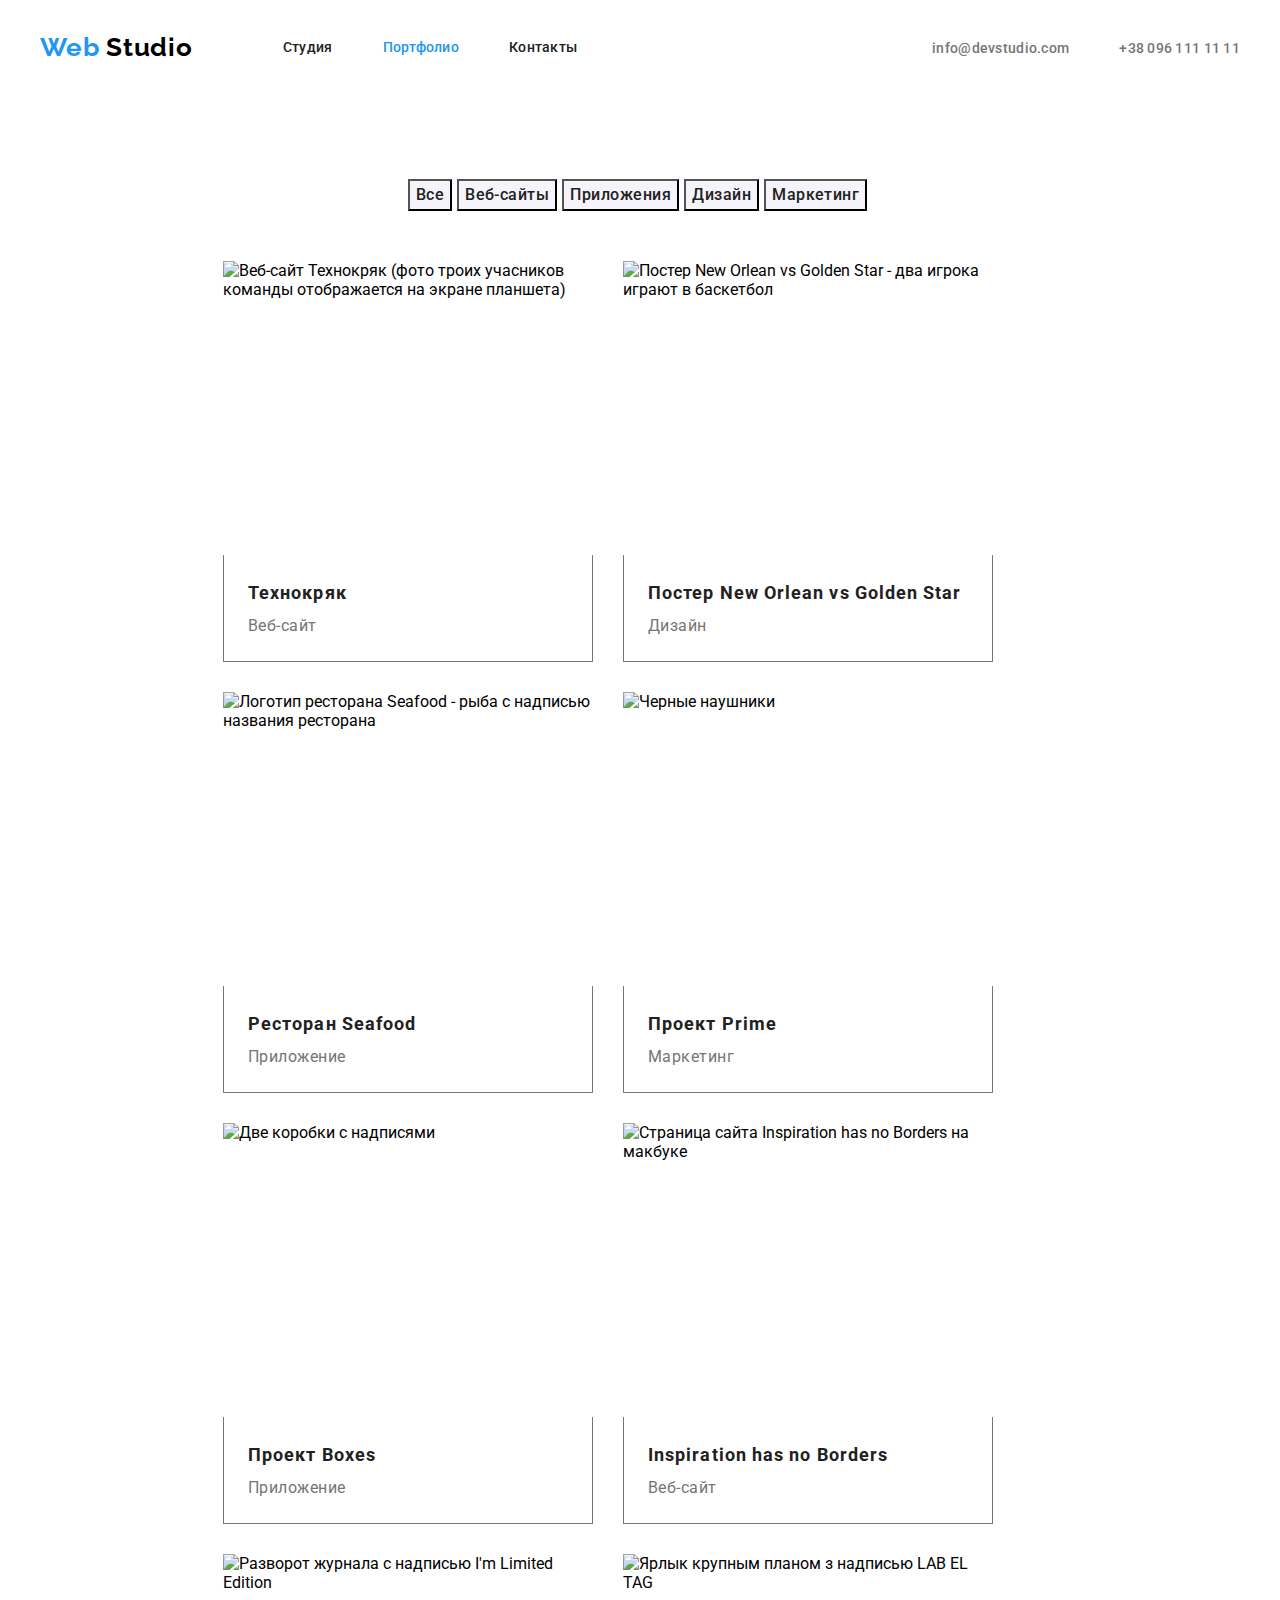
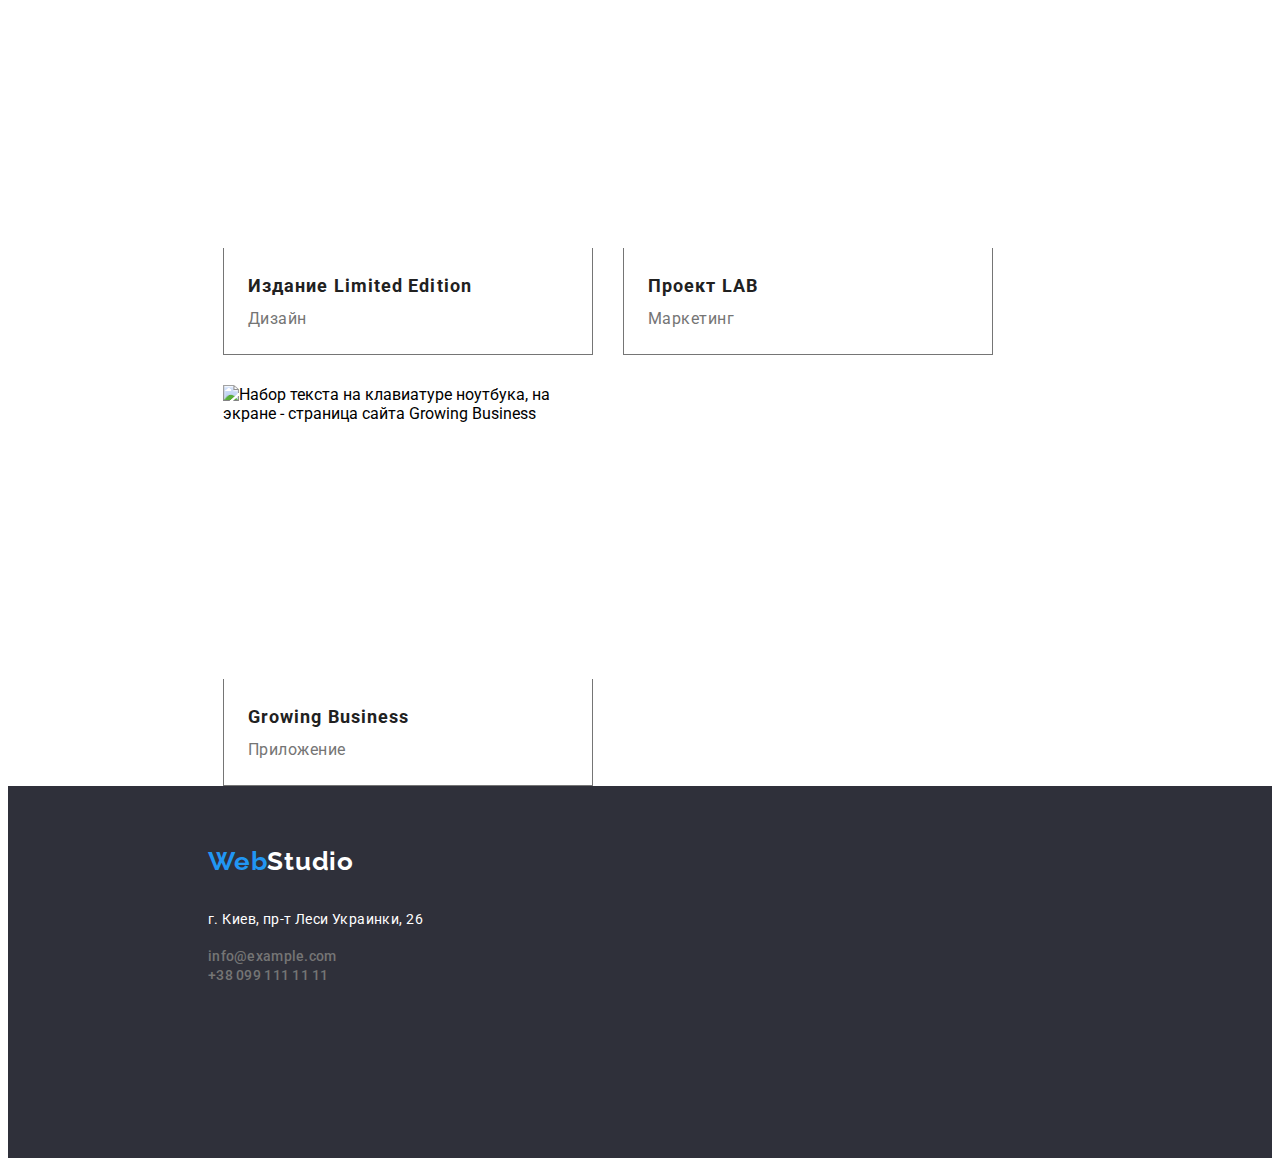
==== commit ed738a76: "team-portfolio-lists-cards" ====
--- a/portfolio.html
+++ b/portfolio.html
@@ -80,16 +80,20 @@
                     <li class="portfolio-projects-item">
                         <a><img src="./images/portfolio-1.jpg" alt="Веб-сайт Технокряк (фото троих учасников команды отображается на экране 
                             планшета)" width="370" height="294">
-                            <h2 class="portfolio-name">Технокряк</h2>
-                            <p class="portfolio-type">Веб-сайт</p>
+                            <div class="portfolio-text">
+                                <h2 class="portfolio-name">Технокряк</h2>
+                                <p class="portfolio-type">Веб-сайт</p>
+                            </div>
                         </a>
                     </li>
 
                     <li class="portfolio-projects-item">
                         <a> <img src="./images/portfolio-2.jpg" alt="Постер New Orlean vs Golden Star - 
                             два игрока играют в баскетбол" width="370" height="294">
-                            <h2 class="portfolio-name">Постер New Orlean vs Golden Star</h2>
-                            <p class="portfolio-type">Дизайн</p>
+                            <div class="portfolio-text">
+                                <h2 class="portfolio-name">Постер New Orlean vs Golden Star</h2>
+                                <p class="portfolio-type">Дизайн</p>
+                            </div>
                         </a>
                     </li>
 
@@ -97,54 +101,68 @@
                         <a> <img src="./images/portfolio-3.jpg"
                                 alt="Логотип ресторана Seafood - рыба с надписью названия ресторана" width="370"
                                 height="294">
-                            <h2 class="portfolio-name">Ресторан Seafood</h2>
-                            <p class="portfolio-type">Приложение</p>
+                            <div class="portfolio-text">
+                                <h2 class="portfolio-name">Ресторан Seafood</h2>
+                                <p class="portfolio-type">Приложение</p>
+                            </div>
                         </a>
                     </li>
 
                     <li class="portfolio-projects-item">
                         <a> <img src="./images/portfolio-4.jpg" alt="Черные наушники" width="370" height="294">
-                            <h2 class="portfolio-name">Проект Prime</h2>
-                            <p class="portfolio-type">Маркетинг</p>
+                            <div class="portfolio-text">
+                                <h2 class="portfolio-name">Проект Prime</h2>
+                                <p class="portfolio-type">Маркетинг</p>
+                            </div>
                         </a>
                     </li>
 
                     <li class="portfolio-projects-item">
                         <a> <img src="./images/portfolio-5.jpg" alt="Две коробки с надписями" width="370" height="294">
-                            <h2 class="portfolio-name">Проект Boxes</h2>
-                            <p class="portfolio-type">Приложение</p>
+                            <div class="portfolio-text">
+                                <h2 class="portfolio-name">Проект Boxes</h2>
+                                <p class="portfolio-type">Приложение</p>
+                            </div>
                         </a>
                     </li>
 
                     <li class="portfolio-projects-item">
                         <a> <img src="./images/portfolio-6.jpg" alt="Страница сайта Inspiration has no Borders
                         на макбуке" width="370" height="294">
-                            <h2 class="portfolio-name">Inspiration has no Borders</h2>
-                            <p class="portfolio-type">Веб-сайт</p>
+                            <div class="portfolio-text">
+                                <h2 class="portfolio-name">Inspiration has no Borders</h2>
+                                <p class="portfolio-type">Веб-сайт</p>
+                            </div>
                         </a>
                     </li>
 
                     <li class="portfolio-projects-item">
                         <a> <img src="./images/portfolio-7.jpg" alt="Разворот журнала с надписью 
                         I'm Limited Edition" width="370" height="294">
-                            <h2 class="portfolio-name">Издание Limited Edition</h2>
-                            <p class="portfolio-type">Дизайн</p>
+                            <div class="portfolio-text">
+                                <h2 class="portfolio-name">Издание Limited Edition</h2>
+                                <p class="portfolio-type">Дизайн</p>
+                            </div>
                         </a>
                     </li>
 
                     <li class="portfolio-projects-item">
                         <a> <img src="./images/portfolio-8.jpg" alt="Ярлык крупным планом з надписью 
                         LAB EL TAG" width="370" height="294">
-                            <h2 class="portfolio-name">Проект LAB</h2>
-                            <p class="portfolio-type">Маркетинг</p>
+                            <div class="portfolio-text">
+                                <h2 class="portfolio-name">Проект LAB</h2>
+                                <p class="portfolio-type">Маркетинг</p>
+                            </div>
                         </a>
                     </li>
 
                     <li class="portfolio-projects-item">
                         <a> <img src="./images/portfolio-9.jpg" alt="Набор текста на клавиатуре ноутбука, на экране - страница сайта 
                             Growing Business" width="370" height="294">
-                            <h2 class="portfolio-name">Growing Business</h2>
-                            <p class="portfolio-type">Приложение</p>
+                            <div class="portfolio-text">
+                                <h2 class="portfolio-name">Growing Business</h2>
+                                <p class="portfolio-type">Приложение</p>
+                            </div>
                         </a>
                     </li>
                 </ul>
--- a/css/styles.css
+++ b/css/styles.css
@@ -29,6 +29,7 @@
 
 img {
 display: block;
+max-width: 100%;
 }
 
 .list{
@@ -78,7 +79,7 @@
 margin-right: 90px;
 }
 .logo-header-part-2{
-  color: #000000;
+color: #000000;
 }
 
 .menu-link{
@@ -261,6 +262,7 @@
 max-width: 1600px;
 height: 648px;
 padding-top: 64px;
+padding-bottom: 10px;
 }
 
 .our-team-all{
@@ -268,12 +270,10 @@
 margin-left: -30px;
 margin-top: -30px;
 }
-
-.our-team-item{
-flex-basis: calc ((100% - 120px) / 4);
-margin-left: 30px;
-margin-top: 30px;
-}
+.our-team-item:not(:last-child){
+margin-right: 50px;
+}
+
 .our-team-title{
 font-family: "Roboto", sans-serif;
 font-weight: bold;
@@ -307,6 +307,13 @@
 letter-spacing: 0.03em;
 color: #757575;
 margin-bottom: 30px;
+}
+
+.our-team-card{
+padding-top: 30px;
+padding-bottom: 30px;
+padding-left: 32px;
+padding-right: 32px;
 }
 /*=========== END TEAM =========*/
 
@@ -324,6 +331,7 @@
 padding-top: 60px;
 padding-bottom: 60px;
 }
+
 .logo-footer{
 padding-bottom: 30px;
 display: block;
@@ -338,7 +346,6 @@
 color: #FFFFFF;
 }
 .address-link{
-
 font-family: "Roboto", sans-serif;
 font-style: normal;
 font-weight: normal;
@@ -349,7 +356,6 @@
 margin-bottom: 15px;
 }
 .mail-link{
-
 font-family: "Roboto", sans-serif;
 font-weight: 500;
 font-style: normal;
@@ -376,7 +382,6 @@
 .tel-link:focus{
 color: #2196F3; 
 }
-
 .menu-footer-item{
 margin-bottom: 15px;
 }
@@ -386,17 +391,14 @@
 .portfolio-projects{
 max-width: 1600px;
 }
-
 .portfolio-buttons{
 padding-top: 92px;
 padding-bottom: 50px;
-align-items: center;
 }
 .portfolio-buttons-all{
 display: flex;
-padding-left: 496px;
-}
-
+justify-content: center;
+}
 .porfolio-buttons-item{
 background-color: #f5f4fa;
 font-family: Roboto;
@@ -408,6 +410,9 @@
 letter-spacing: 0.03em;
 color: #212121;
 cursor: pointer;
+margin-right: 5px;
+}
+.porfolio-buttons-item:not(:last-child){
 margin-right: 5px;
 }
 .porfolio-buttons-item.current{
@@ -443,6 +448,7 @@
 
 .portfolio-projects-all{
 display: flex;
+flex-wrap: wrap;
 margin-left: -30px;
 margin-top: -30px;
 }
@@ -453,5 +459,12 @@
 margin-top: 30px;
 }
 
-
+.portfolio-text{
+padding-top: 20px;
+padding-bottom: 20px;
+padding-left: 24px;
+padding-right: 24px;
+border: 1px solid #757575;
+border-top: none;
+}
 /*=========== END PORTFOLIO =========*/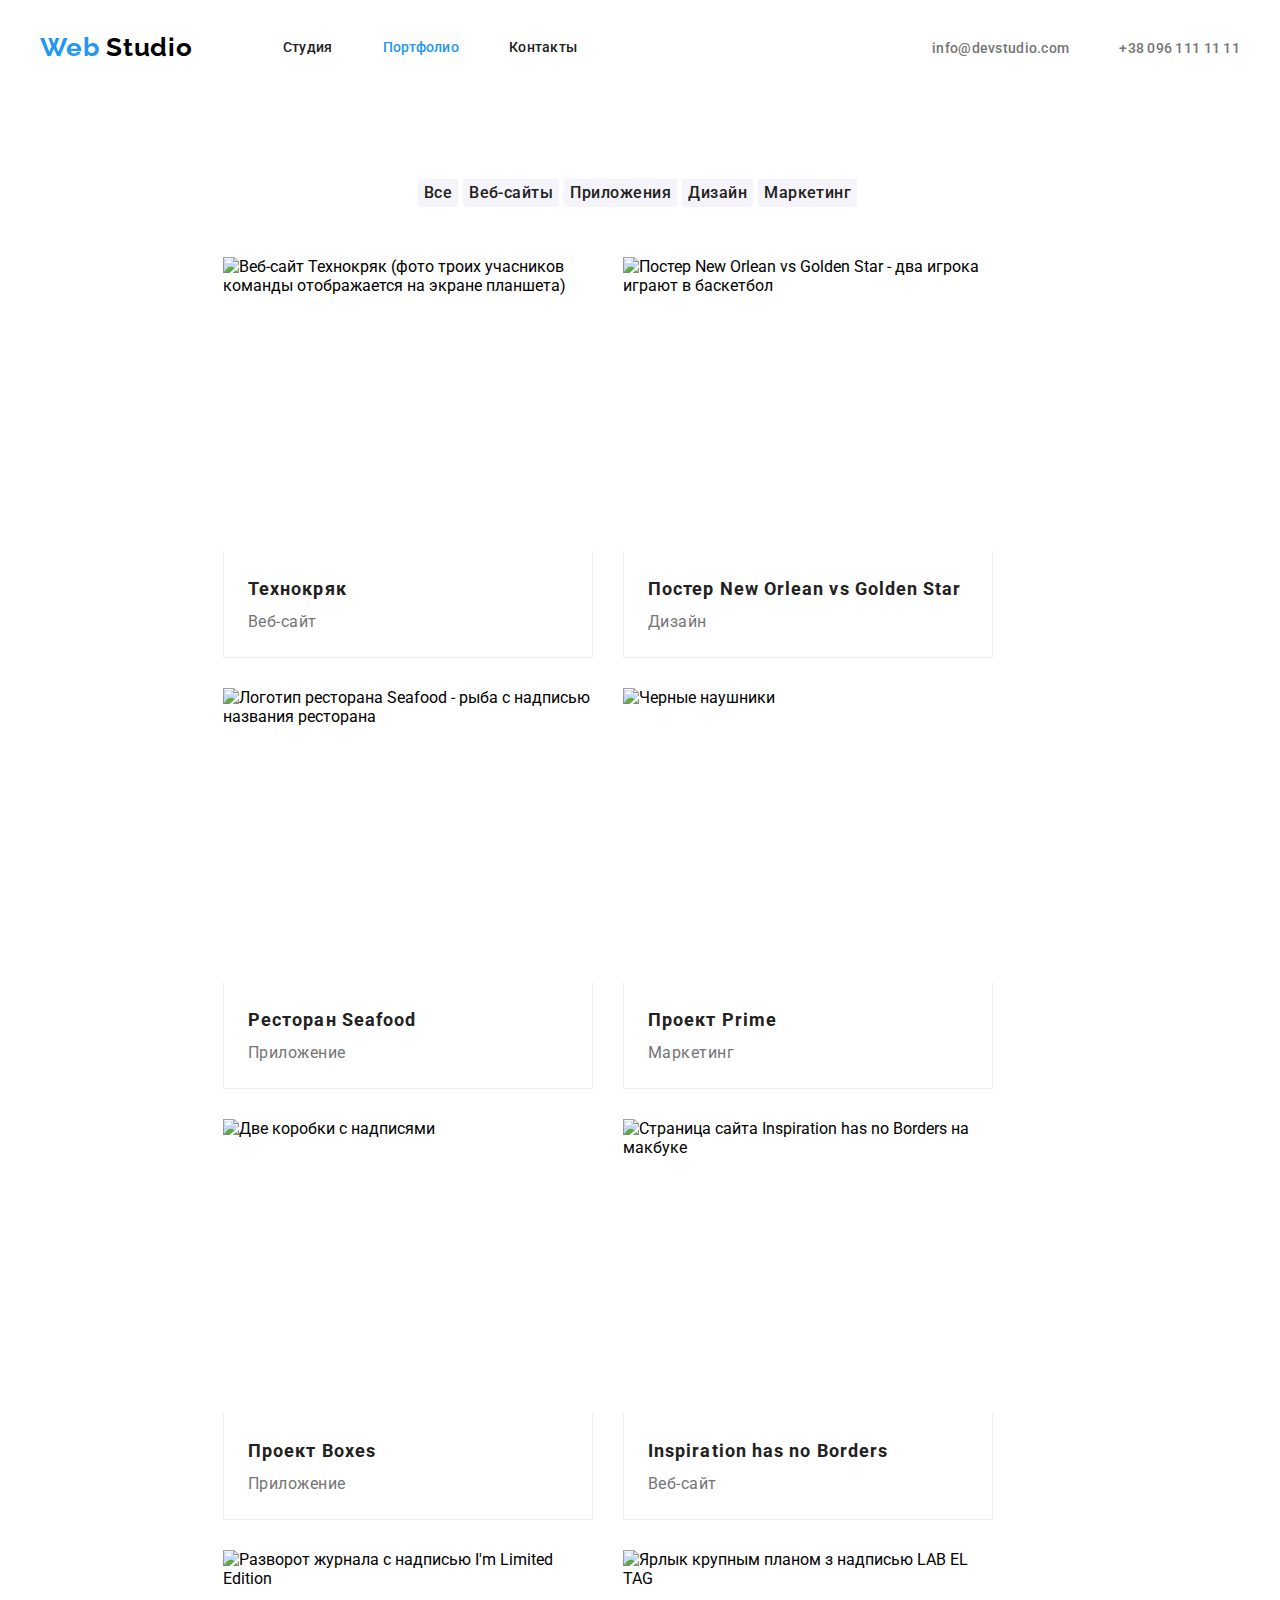
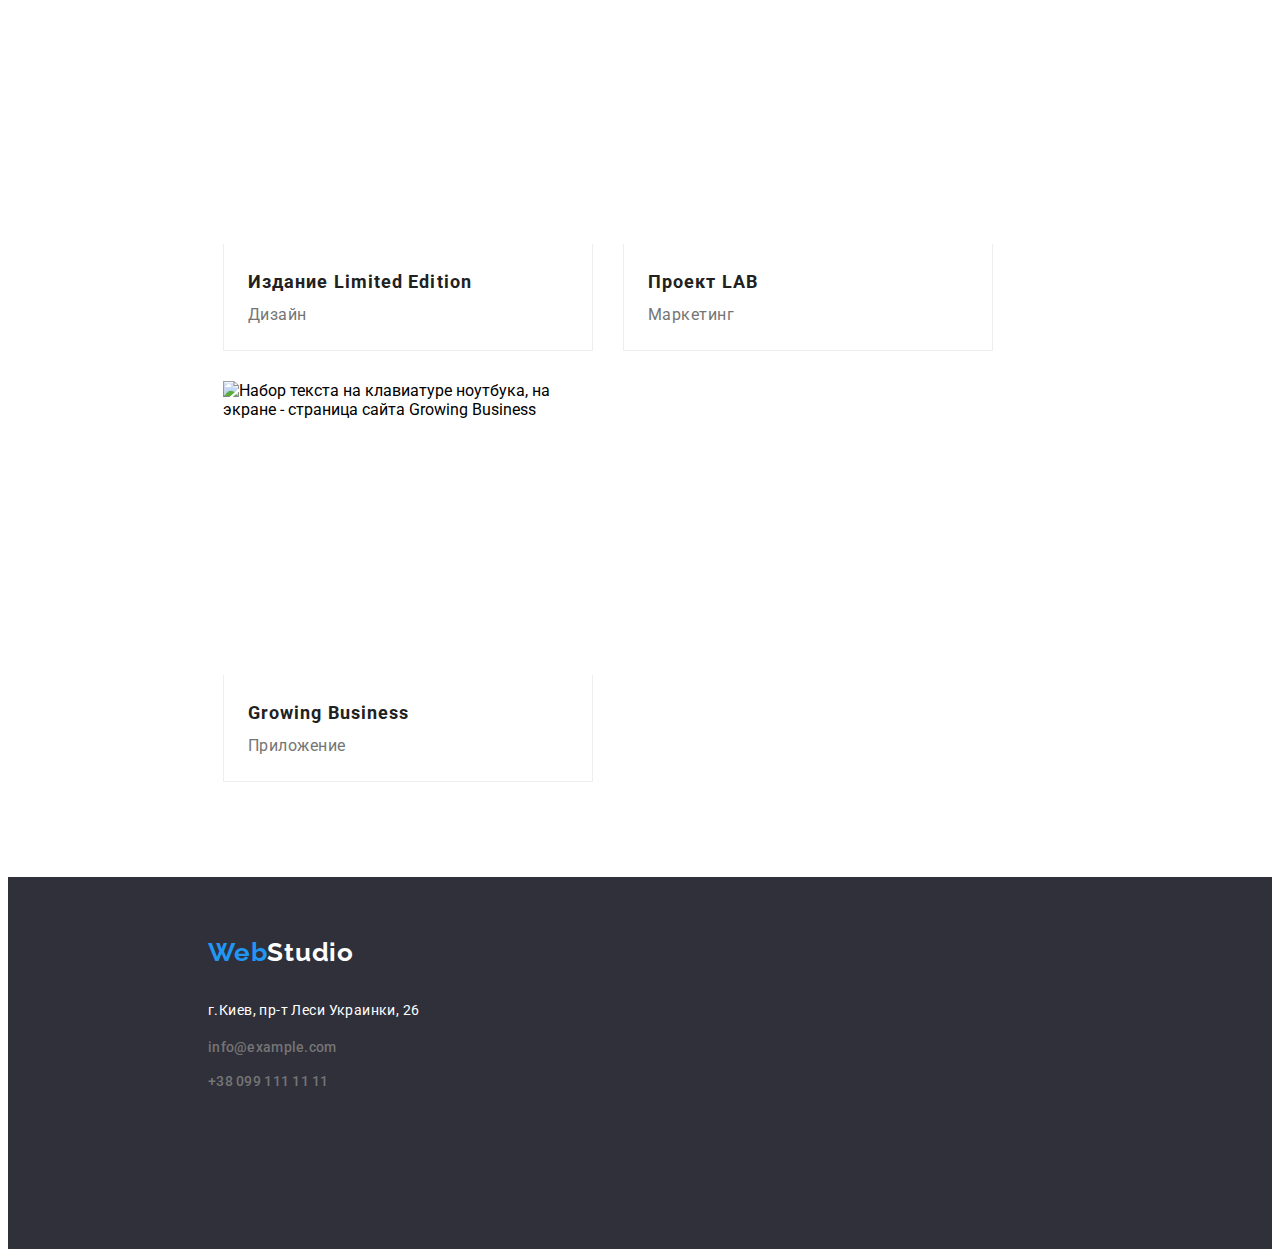
==== commit 17ec7de8: "almost-done" ====
--- a/portfolio.html
+++ b/portfolio.html
@@ -175,23 +175,25 @@
     <!--FOOTER-->
     <footer class="page-footer">
         <div class="container footer-container">
-            <a class="logo-footer link">Web<span class="logo-footer-part-2">Studio</span></a>
-
+            <a class="logo-footer link" href="./index.html">Web<span class="logo-footer-part-2">Studio</span>
+            </a>
             <address>
                 <ul class="menu-footer list">
                     <li class="menu-footer-item">
                         <a class="address-link link" href="https://goo.gl/maps/Fgwvw3FV3BkWmxrF7" target="blank"
-                            rel="noopener noreferrer"> г.
-                            Киев,
-                            пр-т Леси Украинки, 26 </a>
-                    </li>
-
-                    <li>
-                        <a class="mail-link link" href="mailto:info@example.com">info@example.com</a>
-                    </li>
-
-                    <li>
-                        <a class="tel-link link" href="tel:+380991111111">+38 099 111 11 11</a>
+                            rel="noopener noreferrer">
+                            г.Киев, пр-т Леси Украинки, 26
+                        </a>
+                    </li>
+
+                    <li class="menu-footer-item">
+                        <a class="mail-link link" href="mailto:info@example.com">info@example.com
+                        </a>
+                    </li>
+
+                    <li class="menu-footer-item">
+                        <a class="tel-link link" href="tel:+380991111111">+38 099 111 11 11
+                        </a>
                     </li>
 
                 </ul>
--- a/css/styles.css
+++ b/css/styles.css
@@ -50,24 +50,19 @@
 /*=========== HEADER =========*/
 body {
 font-family: "Roboto", sans-serif;
-max-width: 1600px;
-}
+max-width: 1600px;}
 
 .page-header{
 padding-top: 24px;
-padding-bottom: 24px;
-}
+padding-bottom: 24px;}
 
 .header-container{
 display: flex;
-align-items: center;
-
-}
+align-items: center;}
 
 .navigation{
 display: flex;
-align-items: center;
-}
+align-items: center;}
 
 .logo{
 font-family: "Raleway", sans-serif;
@@ -81,7 +76,6 @@
 .logo-header-part-2{
 color: #000000;
 }
-
 .menu-link{
 font-family: "Roboto", sans-serif;
 font-weight: 500;
@@ -90,31 +84,25 @@
 letter-spacing: 0.02em;
 color: #212121;
 }
-
 .menu-link.current {
 color: #2196F3;
 }
-
 .menu-link:hover,
 .menu-link:focus {
 color: #2196F3;
 }
-
 .menu-link{
 display: flex;
 align-items: center;
 }
-
 .menu-list{
 display: flex;
 align-items: center;
 margin-left: auto;
 } 
-
 .menu-item:not(:last-child){
 margin-right: 50px;
 }
-
 .mail-link{
 font-family: "Roboto", sans-serif;
 font-weight: 500;
@@ -124,12 +112,10 @@
 color: #757575;
 margin-right: 50px;
 }
-
 .mail-link:hover,
 .mail-link:focus{
 color: #2196F3;
 }
-
 .tel-link{
 font-family: "Roboto", sans-serif;
 font-weight: 500;
@@ -138,7 +124,6 @@
 letter-spacing: 0.02em;
 color: #757575;
 }
-
 .tel-link:hover,
 .tel-link:focus{
 color: #2196F3; 
@@ -153,12 +138,12 @@
 text-align: center;
 padding-top: 200px;
 padding-bottom: 200px;
-max-width: 1600px;}
-
+max-width: 1600px;
+}
 .hero-title{
 width: 696px;
 margin: 0 auto;
-margin-bottom: ;
+margin-bottom: 42px;
 font-weight: 900;
 font-size: 44px;
 line-height: 1.36;
@@ -179,6 +164,7 @@
 width: 200px;
 padding: 12px 0;
 border-radius: 6px;
+
 filter: drop-shadow(0px 4px 4px rgba(0, 0, 0, 0.25));
 }
 /*=========== END HERO =========*/
@@ -187,11 +173,10 @@
 
 /*=========== FEATURES =========*/
 .our-features{
-padding-top: 84px;
+padding-top: 94px;
 padding-bottom: 94px;
 max-width: 1600px;
 } 
-
 .our-features-all{
 display: flex;
 margin-top: -30px;
@@ -214,7 +199,6 @@
 margin-top: 30px;
 margin-left: 30px;
 }
-
 .our-features-description{
 font-family: "Roboto", sans-serif;
 font-size: 14px;
@@ -225,7 +209,6 @@
 margin-top: 30px;
 margin-left: 30px;
 }
-
 /*=========== END FEATURES =========*/
 
 
@@ -236,12 +219,11 @@
 margin-right: 215px;
 margin-left: 215px;
 }
-
 .what-we-do-all{
 display: flex;
 flex-wrap: wrap;
-justify-content: space-between;}
-
+justify-content: space-between;
+}
 .what-we-do-title{
 font-family: "Roboto", sans-serif;
 font-weight: bold;
@@ -264,7 +246,6 @@
 padding-top: 64px;
 padding-bottom: 10px;
 }
-
 .our-team-all{
 display: flex;
 margin-left: -30px;
@@ -273,7 +254,6 @@
 .our-team-item:not(:last-child){
 margin-right: 50px;
 }
-
 .our-team-title{
 font-family: "Roboto", sans-serif;
 font-weight: bold;
@@ -284,7 +264,6 @@
 color: #212121;
 margin-top: 92px;
 margin-bottom: 56px;
-
 }
 .our-team-name{
 font-family: "Roboto", sans-serif;
@@ -297,7 +276,6 @@
 margin-top: 30px;
 margin-bottom: 15px;
 }
-
 .our-team-position{
 font-family: "Roboto", sans-serif;
 font-weight: normal;
@@ -308,12 +286,17 @@
 color: #757575;
 margin-bottom: 30px;
 }
-
+.our-team-text{
+flex-basis: calc ((100% - 120px) / 4);
+padding-top: 24px;
+padding-bottom: 24px;
+padding-left: 58px;
+padding-right: 58px;
+border-top: none;
+}
 .our-team-card{
-padding-top: 30px;
-padding-bottom: 30px;
-padding-left: 32px;
-padding-right: 32px;
+box-shadow: 0px 1px 3px rgba(0, 0, 0, 0.12), 0px 1px 1px rgba(0, 0, 0, 0.14), 0px 2px 1px rgba(0, 0, 0, 0.2);
+border-radius: 0px 0px 4px 4px;
 }
 /*=========== END TEAM =========*/
 
@@ -331,7 +314,6 @@
 padding-top: 60px;
 padding-bottom: 60px;
 }
-
 .logo-footer{
 padding-bottom: 30px;
 display: block;
@@ -390,6 +372,7 @@
 /*=========== PORTFOLIO =========*/
 .portfolio-projects{
 max-width: 1600px;
+padding-bottom: 95px;
 }
 .portfolio-buttons{
 padding-top: 92px;
@@ -411,6 +394,8 @@
 color: #212121;
 cursor: pointer;
 margin-right: 5px;
+border: #EEEEEE;
+border-radius: 0px 0px 4px 4px;
 }
 .porfolio-buttons-item:not(:last-child){
 margin-right: 5px;
@@ -441,30 +426,26 @@
 letter-spacing: 0.03em;
 color: #757575;
 }
-
 .portfolio-projects{
 margin-left: 215px;
 }
-
 .portfolio-projects-all{
 display: flex;
 flex-wrap: wrap;
 margin-left: -30px;
 margin-top: -30px;
 }
-
 .portfolio-projects-item{
 flex-basis: calc ((100% - 90px) / 3);
 margin-left: 30px;
 margin-top: 30px;
 }
-
 .portfolio-text{
 padding-top: 20px;
 padding-bottom: 20px;
 padding-left: 24px;
 padding-right: 24px;
-border: 1px solid #757575;
+border: 1px solid #EEEEEE;
 border-top: none;
 }
 /*=========== END PORTFOLIO =========*/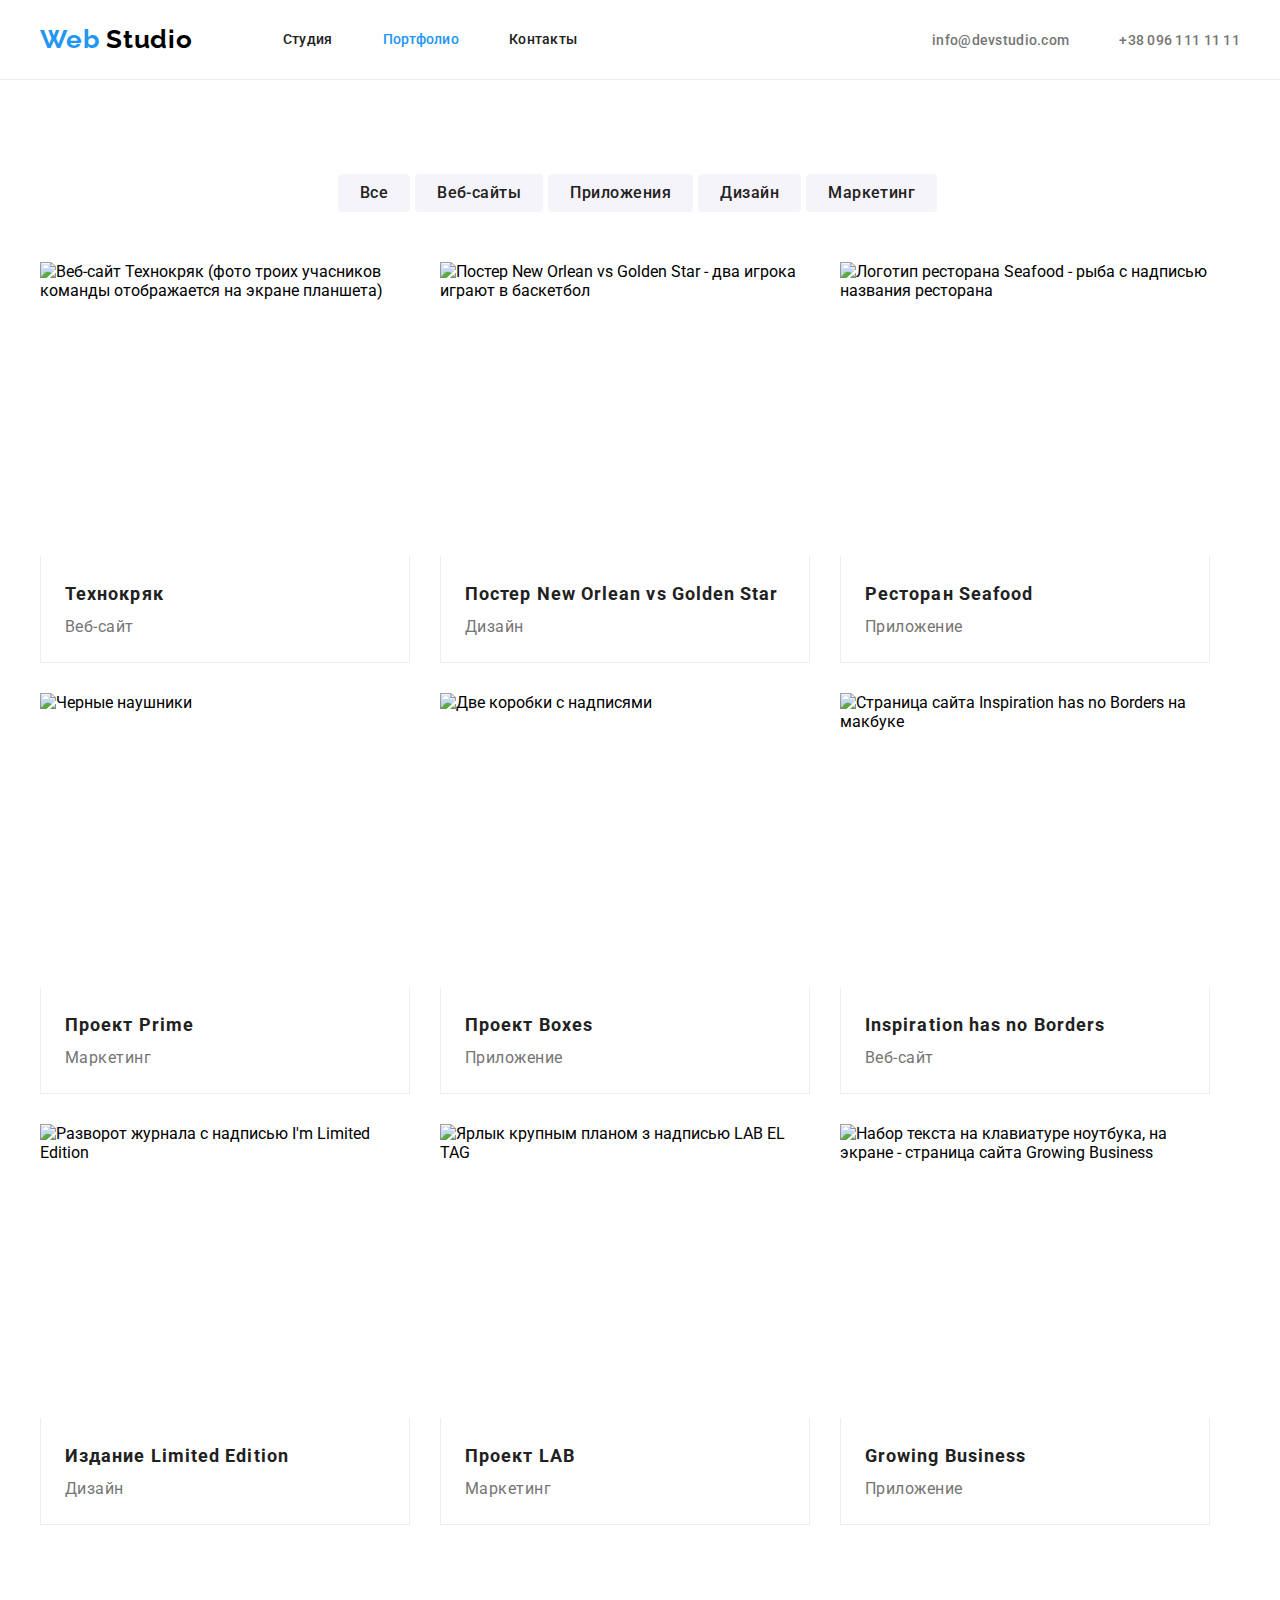
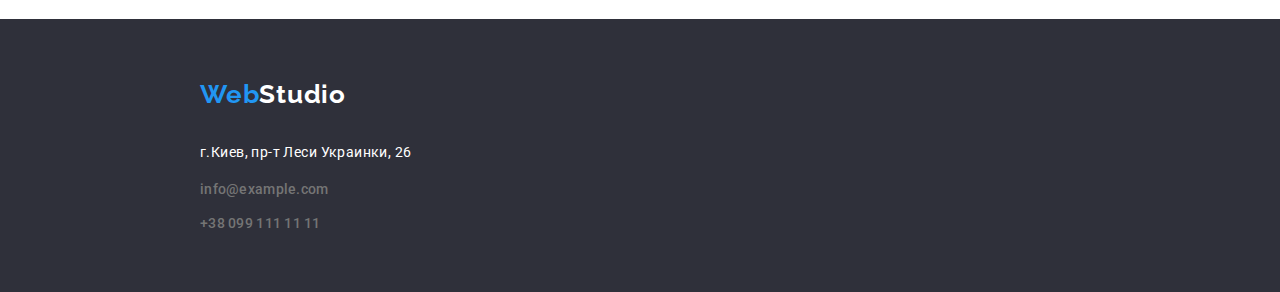
==== commit a26b1393: "corrected-mistakes_" ====
--- a/portfolio.html
+++ b/portfolio.html
@@ -53,119 +53,122 @@
     </header>
 
     <main>
-        <h1 hidden>Portfolio</h1>
         <section class="portfolio">
-            <div class="portfolio-buttons">
-                <ul class="portfolio-buttons-all list">
-                    <li><button class="porfolio-buttons-item" type="button">Все</button>
-                    </li>
-
-                    <li><button class="porfolio-buttons-item" type="button">Веб-сайты</button>
-                    </li>
-
-                    <li><button class="porfolio-buttons-item" type="button">Приложения</button>
-                    </li>
-
-                    <li><button class="porfolio-buttons-item" type="button">Дизайн</button>
-                    </li>
-
-                    <li><button class="porfolio-buttons-item" type="button">Маркетинг</button>
-                    </li>
-
-                </ul>
-            </div>
-
-            <div class="portfolio-projects">
-                <ul class="portfolio-projects-all list">
-                    <li class="portfolio-projects-item">
-                        <a><img src="./images/portfolio-1.jpg" alt="Веб-сайт Технокряк (фото троих учасников команды отображается на экране 
-                            планшета)" width="370" height="294">
-                            <div class="portfolio-text">
-                                <h2 class="portfolio-name">Технокряк</h2>
-                                <p class="portfolio-type">Веб-сайт</p>
-                            </div>
-                        </a>
-                    </li>
-
-                    <li class="portfolio-projects-item">
-                        <a> <img src="./images/portfolio-2.jpg" alt="Постер New Orlean vs Golden Star - 
-                            два игрока играют в баскетбол" width="370" height="294">
-                            <div class="portfolio-text">
-                                <h2 class="portfolio-name">Постер New Orlean vs Golden Star</h2>
-                                <p class="portfolio-type">Дизайн</p>
-                            </div>
-                        </a>
-                    </li>
-
-                    <li class="portfolio-projects-item">
-                        <a> <img src="./images/portfolio-3.jpg"
-                                alt="Логотип ресторана Seafood - рыба с надписью названия ресторана" width="370"
-                                height="294">
-                            <div class="portfolio-text">
-                                <h2 class="portfolio-name">Ресторан Seafood</h2>
-                                <p class="portfolio-type">Приложение</p>
-                            </div>
-                        </a>
-                    </li>
-
-                    <li class="portfolio-projects-item">
-                        <a> <img src="./images/portfolio-4.jpg" alt="Черные наушники" width="370" height="294">
-                            <div class="portfolio-text">
-                                <h2 class="portfolio-name">Проект Prime</h2>
-                                <p class="portfolio-type">Маркетинг</p>
-                            </div>
-                        </a>
-                    </li>
-
-                    <li class="portfolio-projects-item">
-                        <a> <img src="./images/portfolio-5.jpg" alt="Две коробки с надписями" width="370" height="294">
-                            <div class="portfolio-text">
-                                <h2 class="portfolio-name">Проект Boxes</h2>
-                                <p class="portfolio-type">Приложение</p>
-                            </div>
-                        </a>
-                    </li>
-
-                    <li class="portfolio-projects-item">
-                        <a> <img src="./images/portfolio-6.jpg" alt="Страница сайта Inspiration has no Borders
-                        на макбуке" width="370" height="294">
-                            <div class="portfolio-text">
-                                <h2 class="portfolio-name">Inspiration has no Borders</h2>
-                                <p class="portfolio-type">Веб-сайт</p>
-                            </div>
-                        </a>
-                    </li>
-
-                    <li class="portfolio-projects-item">
-                        <a> <img src="./images/portfolio-7.jpg" alt="Разворот журнала с надписью 
-                        I'm Limited Edition" width="370" height="294">
-                            <div class="portfolio-text">
-                                <h2 class="portfolio-name">Издание Limited Edition</h2>
-                                <p class="portfolio-type">Дизайн</p>
-                            </div>
-                        </a>
-                    </li>
-
-                    <li class="portfolio-projects-item">
-                        <a> <img src="./images/portfolio-8.jpg" alt="Ярлык крупным планом з надписью 
-                        LAB EL TAG" width="370" height="294">
-                            <div class="portfolio-text">
-                                <h2 class="portfolio-name">Проект LAB</h2>
-                                <p class="portfolio-type">Маркетинг</p>
-                            </div>
-                        </a>
-                    </li>
-
-                    <li class="portfolio-projects-item">
-                        <a> <img src="./images/portfolio-9.jpg" alt="Набор текста на клавиатуре ноутбука, на экране - страница сайта 
-                            Growing Business" width="370" height="294">
-                            <div class="portfolio-text">
-                                <h2 class="portfolio-name">Growing Business</h2>
-                                <p class="portfolio-type">Приложение</p>
-                            </div>
-                        </a>
-                    </li>
-                </ul>
+            <div class="container">
+                <h1 hidden>Portfolio</h1>
+                <div class="portfolio-buttons">
+                    <ul class="portfolio-buttons-all list">
+                        <li><button class="porfolio-buttons-item" type="button">Все</button>
+                        </li>
+
+                        <li><button class="porfolio-buttons-item" type="button">Веб-сайты</button>
+                        </li>
+
+                        <li><button class="porfolio-buttons-item" type="button">Приложения</button>
+                        </li>
+
+                        <li><button class="porfolio-buttons-item" type="button">Дизайн</button>
+                        </li>
+
+                        <li><button class="porfolio-buttons-item" type="button">Маркетинг</button>
+                        </li>
+
+                    </ul>
+                </div>
+
+                <div class="portfolio-projects">
+                    <ul class="portfolio-projects-all list">
+                        <li class="portfolio-projects-item">
+                            <a><img src="./images/portfolio-1.jpg" alt="Веб-сайт Технокряк (фото троих учасников команды отображается на экране 
+                                планшета)" width="370" height="294">
+                                <div class="portfolio-text">
+                                    <h2 class="portfolio-name">Технокряк</h2>
+                                    <p class="portfolio-type">Веб-сайт</p>
+                                </div>
+                            </a>
+                        </li>
+
+                        <li class="portfolio-projects-item">
+                            <a> <img src="./images/portfolio-2.jpg" alt="Постер New Orlean vs Golden Star - 
+                                два игрока играют в баскетбол" width="370" height="294">
+                                <div class="portfolio-text">
+                                    <h2 class="portfolio-name">Постер New Orlean vs Golden Star</h2>
+                                    <p class="portfolio-type">Дизайн</p>
+                                </div>
+                            </a>
+                        </li>
+
+                        <li class="portfolio-projects-item">
+                            <a><img src="./images/portfolio-3.jpg"
+                                    alt="Логотип ресторана Seafood - рыба с надписью названия ресторана" width="370"
+                                    height="294">
+                                <div class="portfolio-text">
+                                    <h2 class="portfolio-name">Ресторан Seafood</h2>
+                                    <p class="portfolio-type">Приложение</p>
+                                </div>
+                            </a>
+                        </li>
+
+                        <li class="portfolio-projects-item">
+                            <a><img src="./images/portfolio-4.jpg" alt="Черные наушники" width="370" height="294">
+                                <div class="portfolio-text">
+                                    <h2 class="portfolio-name">Проект Prime</h2>
+                                    <p class="portfolio-type">Маркетинг</p>
+                                </div>
+                            </a>
+                        </li>
+
+                        <li class="portfolio-projects-item">
+                            <a><img src="./images/portfolio-5.jpg" alt="Две коробки с надписями" width="370"
+                                    height="294">
+                                <div class="portfolio-text">
+                                    <h2 class="portfolio-name">Проект Boxes</h2>
+                                    <p class="portfolio-type">Приложение</p>
+                                </div>
+                            </a>
+                        </li>
+
+                        <li class="portfolio-projects-item">
+                            <a><img src="./images/portfolio-6.jpg" alt="Страница сайта 
+                                Inspiration has no Borders на макбуке" width="370" height="294">
+                                <div class="portfolio-text">
+                                    <h2 class="portfolio-name">Inspiration has no Borders</h2>
+                                    <p class="portfolio-type">Веб-сайт</p>
+                                </div>
+                            </a>
+                        </li>
+
+                        <li class="portfolio-projects-item">
+                            <a><img src="./images/portfolio-7.jpg" alt="Разворот журнала с надписью 
+                                I'm Limited Edition" width="370" height="294">
+                                <div class="portfolio-text">
+                                    <h2 class="portfolio-name">Издание Limited Edition</h2>
+                                    <p class="portfolio-type">Дизайн</p>
+                                </div>
+                            </a>
+                        </li>
+
+                        <li class="portfolio-projects-item">
+                            <a> <img src="./images/portfolio-8.jpg" alt="Ярлык крупным планом з надписью 
+                                LAB EL TAG" width="370" height="294">
+                                <div class="portfolio-text">
+                                    <h2 class="portfolio-name">Проект LAB</h2>
+                                    <p class="portfolio-type">Маркетинг</p>
+                                </div>
+                            </a>
+                        </li>
+
+                        <li class="portfolio-projects-item">
+                            <a> <img src="./images/portfolio-9.jpg" alt="Набор текста на клавиатуре ноутбука, на экране - страница сайта 
+                                Growing Business" width="370" height="294">
+                                <div class="portfolio-text">
+                                    <h2 class="portfolio-name">Growing Business</h2>
+                                    <p class="portfolio-type">Приложение</p>
+                                </div>
+                            </a>
+                        </li>
+                    </ul>
+                </div>
             </div>
 
         </section>
--- a/css/styles.css
+++ b/css/styles.css
@@ -4,7 +4,7 @@
   --accent-color: #2196F3; 
   --main-text-color: #212121;
   --secondary-text-color: #757575;
-  --acent-text-color: #ffffff;
+  --accent-text-color: #ffffff;
   --background-color: #2F303A;
   --secondary-background-color: #F5F4FA;
 }
@@ -49,47 +49,48 @@
 
 /*=========== HEADER =========*/
 body {
-font-family: "Roboto", sans-serif;
-max-width: 1600px;}
-
+font-family: var(--main-font);
+margin: 0;
+}
 .page-header{
 padding-top: 24px;
-padding-bottom: 24px;}
-
+padding-bottom: 24px;
+border-bottom: 1px solid #EEEEEE;
+}
 .header-container{
 display: flex;
-align-items: center;}
-
+align-items: center;
+}
 .navigation{
 display: flex;
-align-items: center;}
-
+align-items: center;
+}
 .logo{
-font-family: "Raleway", sans-serif;
+font-family: var(--secondary-font);
 font-weight: bold;
 font-size: 26px;
 line-height: 1.2;
 letter-spacing: 0.03em;
-color: #2196F3;
+color: var(--accent-color);
 margin-right: 90px;
 }
 .logo-header-part-2{
 color: #000000;
 }
 .menu-link{
-font-family: "Roboto", sans-serif;
+font-family: var(--main-font);
 font-weight: 500;
 font-size: 14px;
 line-height: 1.14;
 letter-spacing: 0.02em;
-color: #212121;
+color: var(--main-text-color);
 }
 .menu-link.current {
-color: #2196F3;
+color: var(--accent-color);
 }
 .menu-link:hover,
 .menu-link:focus {
-color: #2196F3;
+color: var(--accent-color);
 }
 .menu-link{
 display: flex;
@@ -104,29 +105,29 @@
 margin-right: 50px;
 }
 .mail-link{
-font-family: "Roboto", sans-serif;
+font-family: var(--main-font);
 font-weight: 500;
 font-size: 14px;
 line-height: 1.14;
 letter-spacing: 0.02em;
-color: #757575;
+color: var(--secondary-text-color);
 margin-right: 50px;
 }
 .mail-link:hover,
 .mail-link:focus{
-color: #2196F3;
+color: var(--accent-color);
 }
 .tel-link{
-font-family: "Roboto", sans-serif;
+font-family: var(--main-font);
 font-weight: 500;
 font-size: 14px;
 line-height: 1.14;
 letter-spacing: 0.02em;
-color: #757575;
+color: var(--secondary-text-color);
 }
 .tel-link:hover,
 .tel-link:focus{
-color: #2196F3; 
+color: var(--accent-color);
 }
 /*=========== END HEADER =========*/
 
@@ -134,12 +135,19 @@
 
 /*=========== HERO =========*/
 .hero{
-background-color: #2F303A;
+background-color: #212121;
+background-image: linear-gradient (
+  rgba(47, 48, 58, 0.4),
+  rgba(47, 48, 58, 0.4);
+  ), url(./images/hero-bg);
+background-size: cover;
 text-align: center;
 padding-top: 200px;
 padding-bottom: 200px;
 max-width: 1600px;
-}
+margin: auto
+}
+
 .hero-title{
 width: 696px;
 margin: 0 auto;
@@ -150,21 +158,21 @@
 text-align: center;
 letter-spacing: 0.06em;
 text-transform: uppercase;
-color: #FFFFFF;
+color: var(--accent-text-color);
 }
 .modal-btn{
-background-color:#2196F3;
-font-family: inherit;
+background-color: var(--accent-color);
+font-family: var(--main-font);
 font-weight: bold;
 font-size: 16px;
 line-height: 1.88;
 letter-spacing: 0.06em;
-color: #FFFFFF;
+color: var(--accent-text-color);
 cursor: pointer;
 width: 200px;
 padding: 12px 0;
+border: none;
 border-radius: 6px;
-
 filter: drop-shadow(0px 4px 4px rgba(0, 0, 0, 0.25));
 }
 /*=========== END HERO =========*/
@@ -175,12 +183,10 @@
 .our-features{
 padding-top: 94px;
 padding-bottom: 94px;
-max-width: 1600px;
+margin: auto;
 } 
 .our-features-all{
 display: flex;
-margin-top: -30px;
-margin-left: -30px;
 }
 .our-features-item{
 display: list-item;
@@ -189,35 +195,30 @@
 margin-right: 30px;
 }
 .our-features-title{
-font-family: "Roboto", sans-serif;
+font-family: var(--main-font);
 font-weight: bold;
 font-size: 14px;
 line-height: 1.14;
 letter-spacing: 0.03em;
 text-transform: uppercase;
-color: #212121;
-margin-top: 30px;
-margin-left: 30px;
+color: var(--main-text-color);
+margin-bottom: 30px;
 }
 .our-features-description{
-font-family: "Roboto", sans-serif;
+font-family: var(--main-font);
 font-size: 14px;
 line-height: 1.72;
 letter-spacing: 0.03em;
-color: #757575;
+color: var(--secondary-text-color);
 flex-basis: calc((100% - 120px) / 4);
-margin-top: 30px;
-margin-left: 30px;
 }
 /*=========== END FEATURES =========*/
 
 
 /*=========== WHAT WE DO =========*/
 .what-we-do-container{
-padding-top: 94px;
-padding-bottom: 196px;
-margin-right: 215px;
-margin-left: 215px;
+padding-bottom: 94px;
+margin:auto
 }
 .what-we-do-all{
 display: flex;
@@ -225,13 +226,13 @@
 justify-content: space-between;
 }
 .what-we-do-title{
-font-family: "Roboto", sans-serif;
+font-family: var(--main-font);
 font-weight: bold;
 font-size: 36px;
 line-height: 1.67;
 text-align: center;
 letter-spacing: 0.03em;
-color: #212121;
+color: var(--main-text-color);
 margin-bottom: 56px;
 }
 /*=========== END WHAT WE DO =========*/
@@ -239,52 +240,48 @@
 
 /*=========== TEAM =========*/
 .our-team-container{
-background-color: #F5F4FA;
-text-align: center;
-max-width: 1600px;
-height: 648px;
-padding-top: 64px;
-padding-bottom: 10px;
+background-color: var(--secondary-background-color);
+text-align: center;
+padding-top: 94px;
+padding-bottom: 94px;
+margin: auto;
 }
 .our-team-all{
 display: flex;
-margin-left: -30px;
-margin-top: -30px;
 }
 .our-team-item:not(:last-child){
-margin-right: 50px;
+margin-right: 30px;
 }
 .our-team-title{
-font-family: "Roboto", sans-serif;
+font-family: var(--main-font);
 font-weight: bold;
 font-size: 36px;
 line-height: 1.67;
 text-align: center;
 letter-spacing: 0.03em;
-color: #212121;
-margin-top: 92px;
+color: var(--main-text-color);
 margin-bottom: 56px;
 }
 .our-team-name{
-font-family: "Roboto", sans-serif;
+font-family: var(--main-font);
 font-weight: 500;
 font-size: 16px;
 line-height: 1.18;
 text-align: center;
 letter-spacing: 0.03em;
-color: #212121;
-margin-top: 30px;
+color: var(--main-text-color);
+
 margin-bottom: 15px;
 }
 .our-team-position{
-font-family: "Roboto", sans-serif;
+font-family: var(--main-font);
 font-weight: normal;
 font-size: 16px;
 line-height: 1.18;
 text-align: center;
 letter-spacing: 0.03em;
-color: #757575;
-margin-bottom: 30px;
+color: var(--secondary-text-color);
+
 }
 .our-team-text{
 flex-basis: calc ((100% - 120px) / 4);
@@ -303,131 +300,131 @@
 
 /*=========== FOOTER =========*/
 .page-footer{
-background-color: #2F303A;
-max-width: 1600px;
+background-color: var(--background-color);
+padding-top: 60px;
+padding-bottom: 60px;
+margin: auto;
 }
 .footer-container{
 align-items: center;
-height: 252px;
-width: 1600px;
 padding-left: 200px;
-padding-top: 60px;
-padding-bottom: 60px;
 }
 .logo-footer{
-padding-bottom: 30px;
+margin-bottom: 30px;
 display: block;
-font-family: "Raleway", sans-serif;
+font-family: var(--secondary-font);
 font-weight: bold;
 font-size: 26px;
 line-height: 1.2;
 letter-spacing: 0.03em;
-color: #2196F3;
+color: var(--accent-color);
 }
 .logo-footer-part-2 {
-color: #FFFFFF;
+color: var(--accent-text-color);
 }
 .address-link{
-font-family: "Roboto", sans-serif;
+font-family: var(--main-font);
 font-style: normal;
 font-weight: normal;
 font-size: 14px;
 line-height: 1.72;
 letter-spacing: 0.03em;
-color: #FFFFFF;
-margin-bottom: 15px;
+color: var(--accent-text-color);
 }
 .mail-link{
-font-family: "Roboto", sans-serif;
+font-family: var(--main-font);
 font-weight: 500;
 font-style: normal;
 font-size: 14px;
 line-height: 1.14;
 letter-spacing: 0.02em;
-color: #757575;
-margin-bottom: 15px;
+color: var(--secondary-text-color);
 }
 .mail-link:hover,
 .mail-link:focus{
-color: #2196F3;
+color: var(--accent-color);
 }
 .tel-link{
-font-family: "Roboto", sans-serif;
+font-family: var(--main-font);
 font-style: normal;
 font-weight: 500;
 font-size: 14px;
 line-height: 1.14;
 letter-spacing: 0.02em;
-color: #757575;
+color: var(--secondary-text-color);
 }
 .tel-link:hover,
 .tel-link:focus{
-color: #2196F3; 
-}
-.menu-footer-item{
+color: var(--accent-color); 
+}
+.menu-footer-item:not(:last-child){
 margin-bottom: 15px;
 }
+
 /*=========== END FOOTER =========*/
 
 /*=========== PORTFOLIO =========*/
+.portfolio{
+padding-top: 94px;
+padding-bottom: 94px;
+}
 .portfolio-projects{
 max-width: 1600px;
-padding-bottom: 95px;
+margin: auto;
 }
 .portfolio-buttons{
-padding-top: 92px;
 padding-bottom: 50px;
-}
+margin: auto;
+}
+
 .portfolio-buttons-all{
 display: flex;
 justify-content: center;
 }
 .porfolio-buttons-item{
-background-color: #f5f4fa;
-font-family: Roboto;
+background-color: var(--secondary-background-color);
+font-family: var(--main-font);
 font-style: normal;
 font-weight: 500;
 font-size: 16px;
 line-height: 26px;
 text-align: center;
 letter-spacing: 0.03em;
-color: #212121;
+color: var(--main-text-color);
 cursor: pointer;
 margin-right: 5px;
-border: #EEEEEE;
-border-radius: 0px 0px 4px 4px;
+border: none;
+border-radius: 4px;
+padding: 6px 22px;
 }
 .porfolio-buttons-item:not(:last-child){
 margin-right: 5px;
 }
 .porfolio-buttons-item.current{
-color: #2196F3; 
+color: var(--accent-color); 
 }
 .porfolio-buttons-item:hover,
 .porfolio-buttons-item:focus{
-background-color: #2196F3;
-color: #FFFFFF;
+background-color: var(--accent-color);
+color: var(--accent-text-color);
 }
 .portfolio-name{
-font-family: Roboto;
+font-family: var(--main-font);
 font-style: normal;
 font-weight: bold;
 font-size: 18px;
 line-height: 36px;
 letter-spacing: 0.06em;
-color: #212121;
+color: var(--main-text-color);
 }
 .portfolio-type{
-font-family: Roboto;
+font-family: var(--main-font);
 font-style: normal;
 font-weight: normal;
 font-size: 16px;
 line-height: 30px;
 letter-spacing: 0.03em;
-color: #757575;
-}
-.portfolio-projects{
-margin-left: 215px;
+color: var(--secondary-text-color);
 }
 .portfolio-projects-all{
 display: flex;
